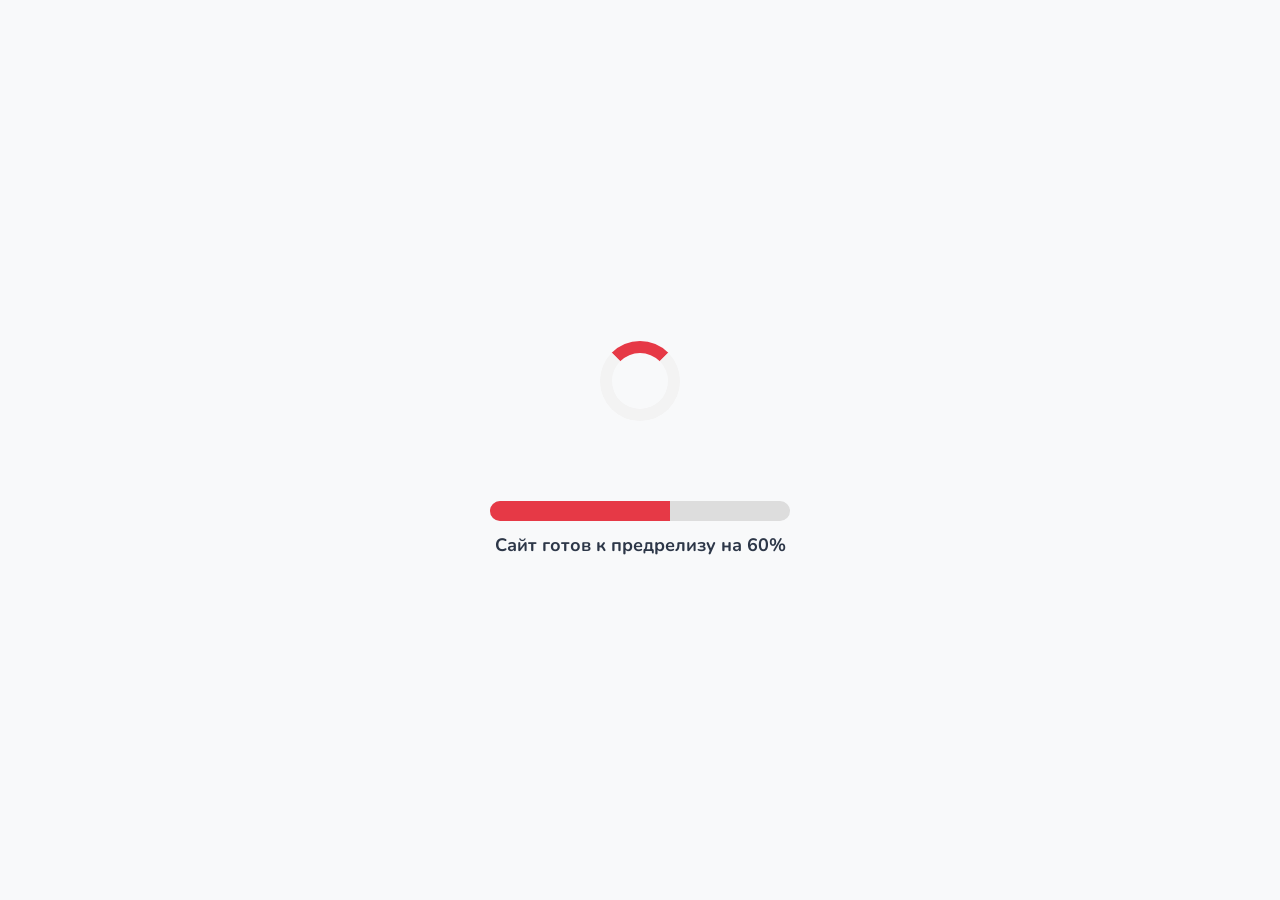
==== index.html @ 84e61c63 "Стадия 1.1" ====
<!DOCTYPE html>
<html lang="ru">

<head>
    <meta charset="UTF-8">
    <meta name="viewport" content="width=device-width, initial-scale=1.0">
    <title>СтройГазСервис | Газификация домов СПб и ЛО</title>
    <link href="https://fonts.googleapis.com/css2?family=Nunito:wght@400;700&display=swap" rel="stylesheet">
    <style>
        :root {
            --primary-color: #1A365D;
            --secondary-color: #2D5F7D;
            --accent-color: #E63946;
            --light-bg: #F8F9FA;
            --text-color: #2D3748;
            --transition: all 0.3s cubic-bezier(0.4, 0, 0.2, 1);
        }

        * {
            margin: 0;
            padding: 0;
            box-sizing: border-box;
            font-family: "Nunito", serif;
        }

        body {
            line-height: 1.6;
            color: var(--text-color);
            background-color: var(--light-bg);
        }

        html,
        body {
            height: 100%;
        }

        .loader-container {
            display: flex;
            flex-direction: column;
            justify-content: center;
            align-items: center;
            height: 100vh;
        }

        .loader {
            border: 12px solid #f3f3f3;
            border-top: 12px solid var(--accent-color);
            border-radius: 50%;
            width: 80px;
            height: 80px;
            animation: spin 1.5s linear infinite;
        }

        .progress-bar {
            width: 300px;
            height: 20px;
            background-color: #ddd;
            border-radius: 10px;
            margin-top: 80px;
            overflow: hidden;
            position: relative;
        }

        .progress {
            width: 60%;
            height: 100%;
            background-color: var(--accent-color);
        }

        .progress-text {
            margin-top: 10px;
            font-size: 18px;
            font-weight: bold;
            color: var(--text-color);
        }

        @keyframes spin {
            0% {
                transform: rotate(0deg);
            }

            100% {
                transform: rotate(360deg);
            }
        }
    </style>
</head>

<body>
    <div class="loader-container">
        <div class="loader"></div>
        <div class="progress-bar">
            <div class="progress"></div>
        </div>
        <div class="progress-text">Сайт готов к предрелизу на 60%</div>
    </div>
</body>

</html>
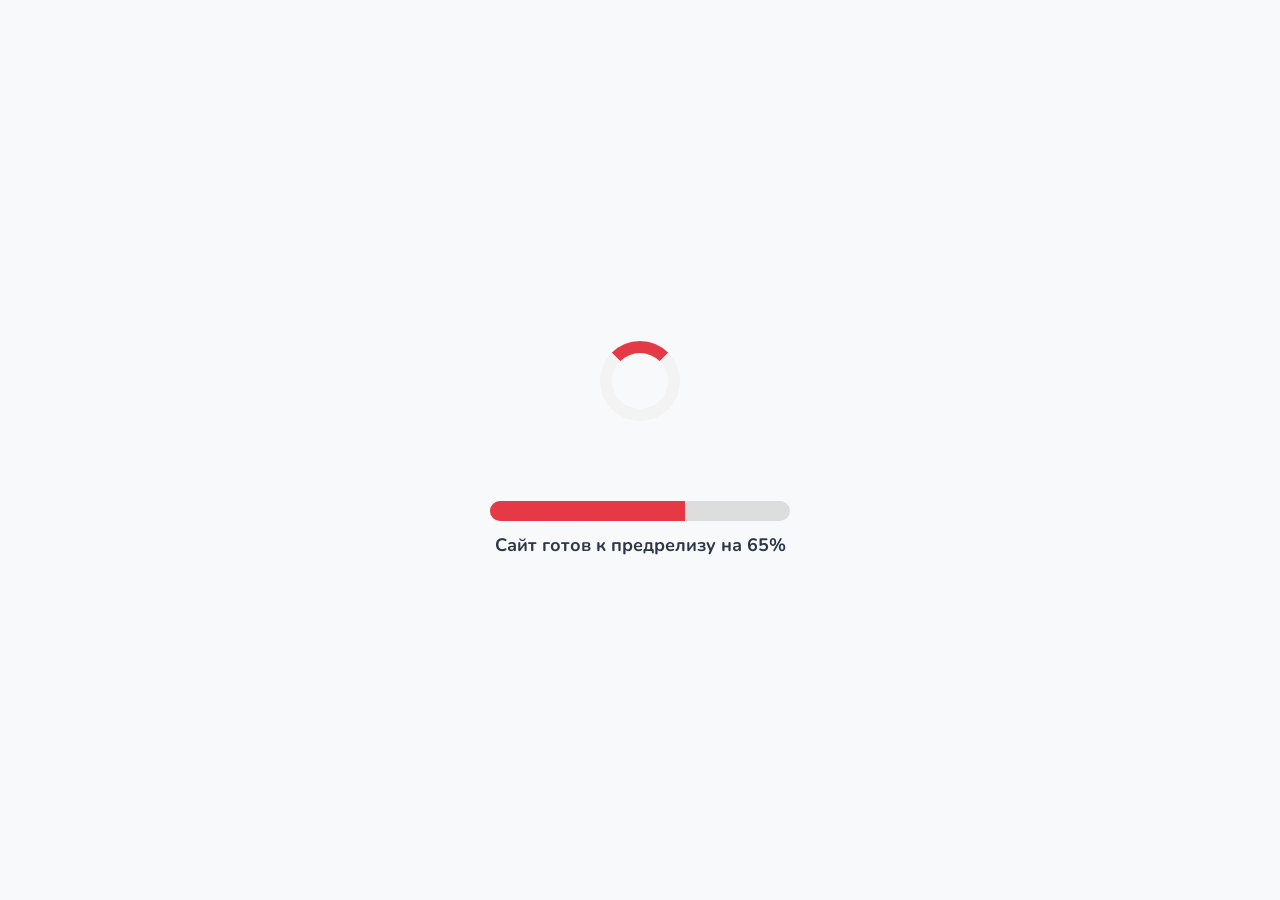
==== commit 7b72ac67: "Стадия 1.2" ====
--- a/index.html
+++ b/index.html
@@ -62,7 +62,7 @@
         }
 
         .progress {
-            width: 60%;
+            width: 65%;
             height: 100%;
             background-color: var(--accent-color);
         }
@@ -92,7 +92,7 @@
         <div class="progress-bar">
             <div class="progress"></div>
         </div>
-        <div class="progress-text">Сайт готов к предрелизу на 60%</div>
+        <div class="progress-text">Сайт готов к предрелизу на 65%</div>
     </div>
 </body>
 
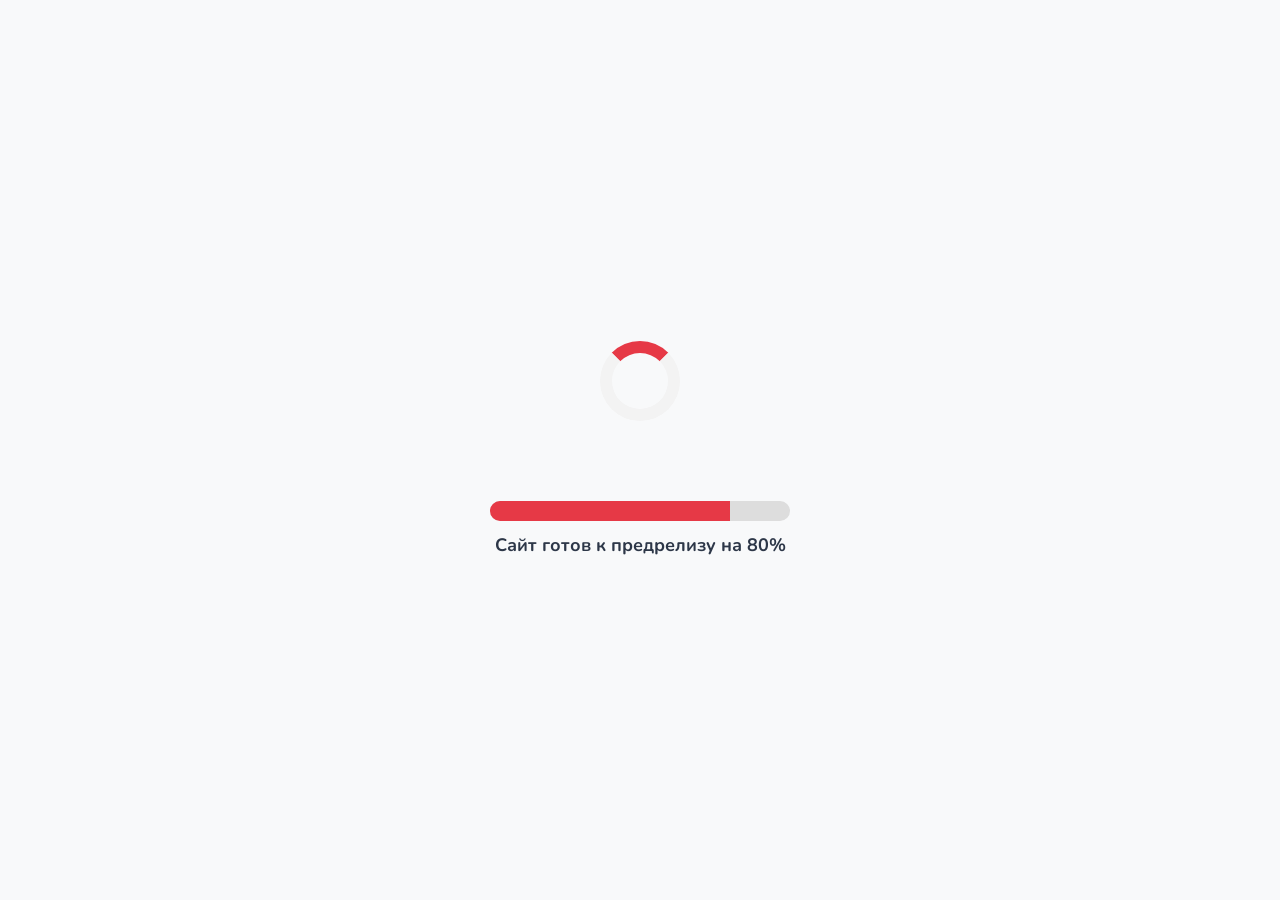
==== commit 02cb0b0a: "Стадия 1.3" ====
--- a/index.html
+++ b/index.html
@@ -62,7 +62,7 @@
         }
 
         .progress {
-            width: 65%;
+            width: 80%;
             height: 100%;
             background-color: var(--accent-color);
         }
@@ -92,7 +92,7 @@
         <div class="progress-bar">
             <div class="progress"></div>
         </div>
-        <div class="progress-text">Сайт готов к предрелизу на 65%</div>
+        <div class="progress-text">Сайт готов к предрелизу на 80%</div>
     </div>
 </body>
 
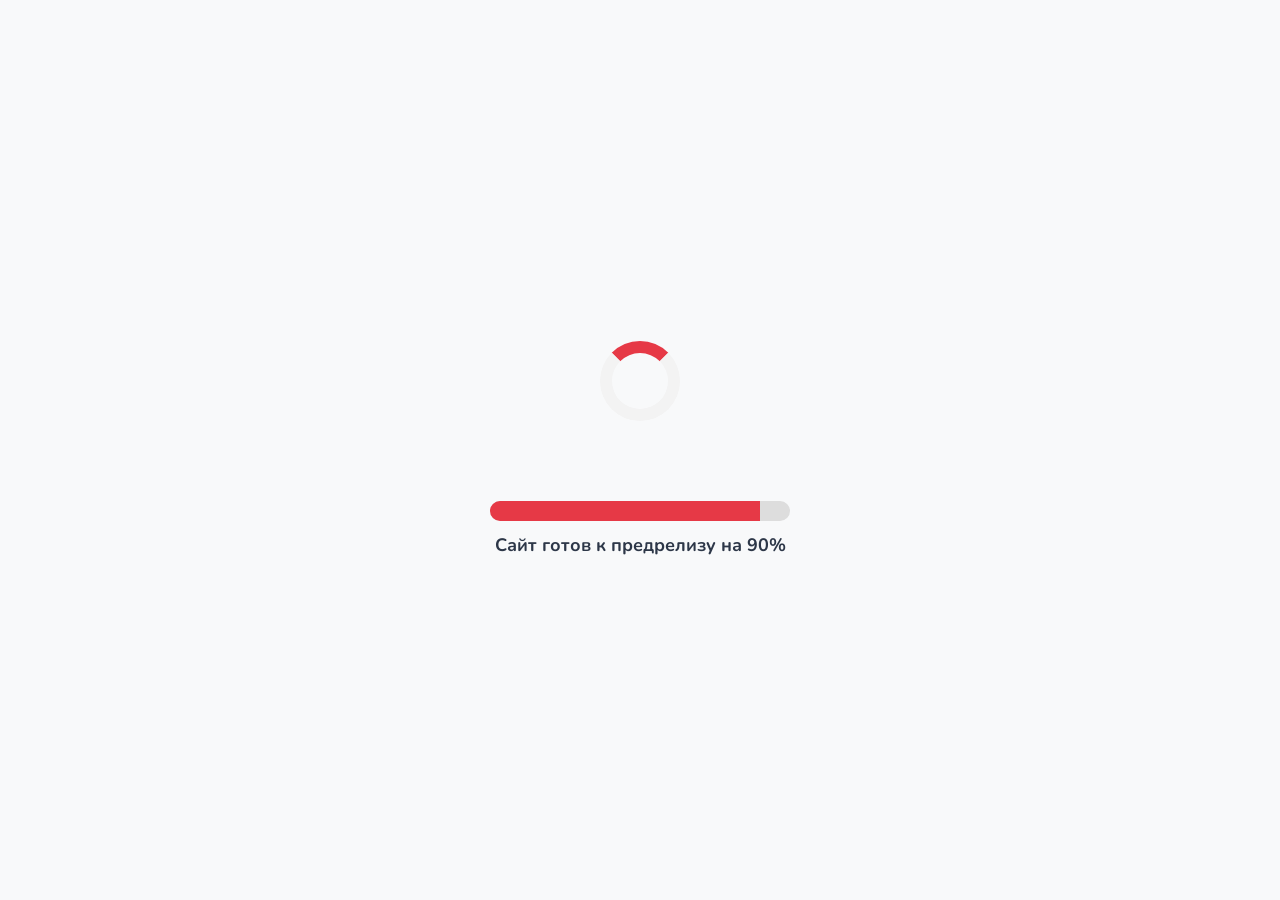
==== commit 577d26ff: "Стадия 1.4" ====
--- a/index.html
+++ b/index.html
@@ -62,7 +62,7 @@
         }
 
         .progress {
-            width: 80%;
+            width: 90%;
             height: 100%;
             background-color: var(--accent-color);
         }
@@ -92,7 +92,7 @@
         <div class="progress-bar">
             <div class="progress"></div>
         </div>
-        <div class="progress-text">Сайт готов к предрелизу на 80%</div>
+        <div class="progress-text">Сайт готов к предрелизу на 90%</div>
     </div>
 </body>
 
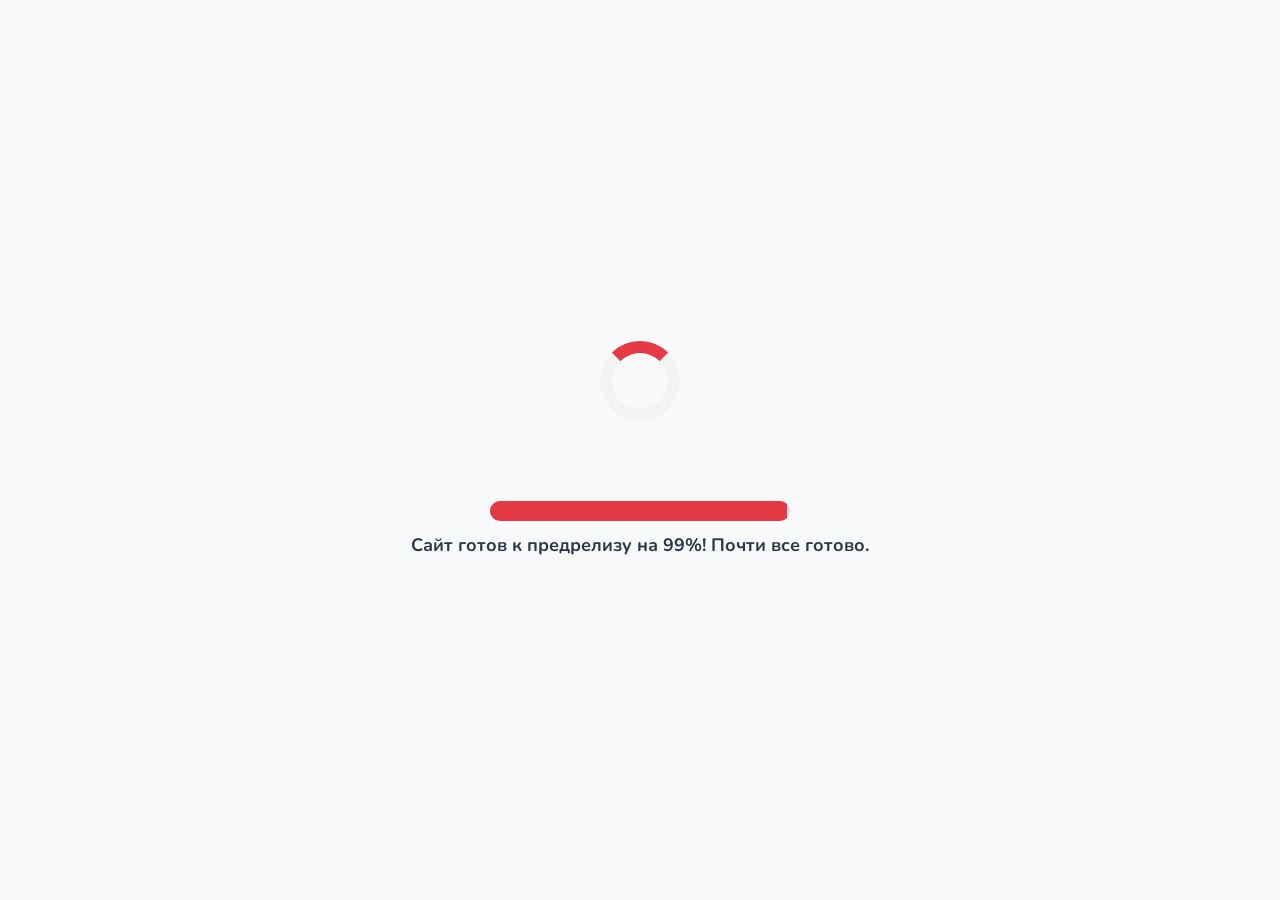
==== commit 34b01ed2: "Стадия 1.5" ====
--- a/index.html
+++ b/index.html
@@ -62,7 +62,7 @@
         }
 
         .progress {
-            width: 90%;
+            width: 99%;
             height: 100%;
             background-color: var(--accent-color);
         }
@@ -92,7 +92,7 @@
         <div class="progress-bar">
             <div class="progress"></div>
         </div>
-        <div class="progress-text">Сайт готов к предрелизу на 90%</div>
+        <div class="progress-text">Сайт готов к предрелизу на 99%! Почти все готово.</div>
     </div>
 </body>
 
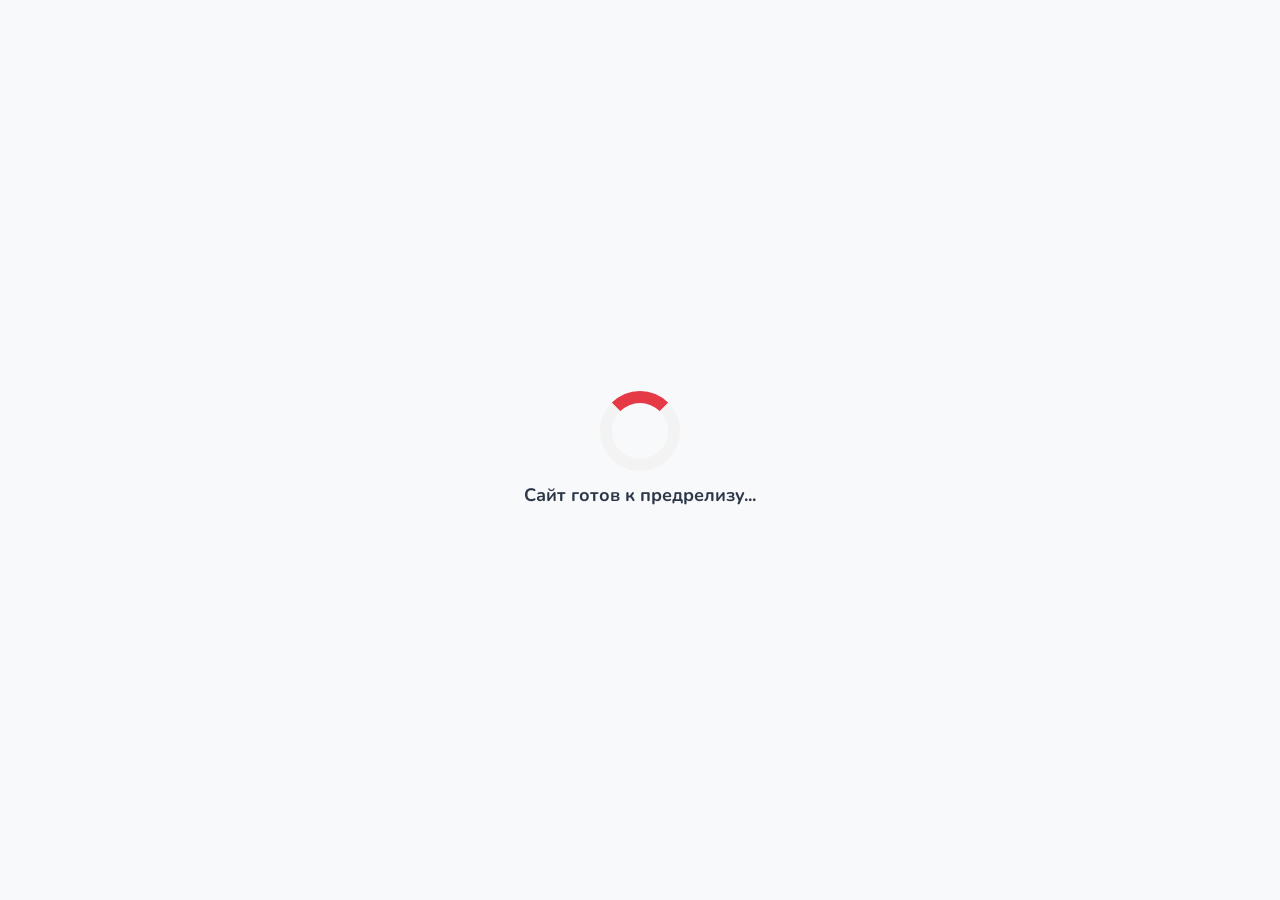
==== commit 5e4c2018: "Стадия 1.5.1" ====
--- a/index.html
+++ b/index.html
@@ -51,22 +51,6 @@
             animation: spin 1.5s linear infinite;
         }
 
-        .progress-bar {
-            width: 300px;
-            height: 20px;
-            background-color: #ddd;
-            border-radius: 10px;
-            margin-top: 80px;
-            overflow: hidden;
-            position: relative;
-        }
-
-        .progress {
-            width: 99%;
-            height: 100%;
-            background-color: var(--accent-color);
-        }
-
         .progress-text {
             margin-top: 10px;
             font-size: 18px;
@@ -89,10 +73,7 @@
 <body>
     <div class="loader-container">
         <div class="loader"></div>
-        <div class="progress-bar">
-            <div class="progress"></div>
-        </div>
-        <div class="progress-text">Сайт готов к предрелизу на 99%! Почти все готово.</div>
+        <div class="progress-text">Сайт готов к предрелизу...</div>
     </div>
 </body>
 
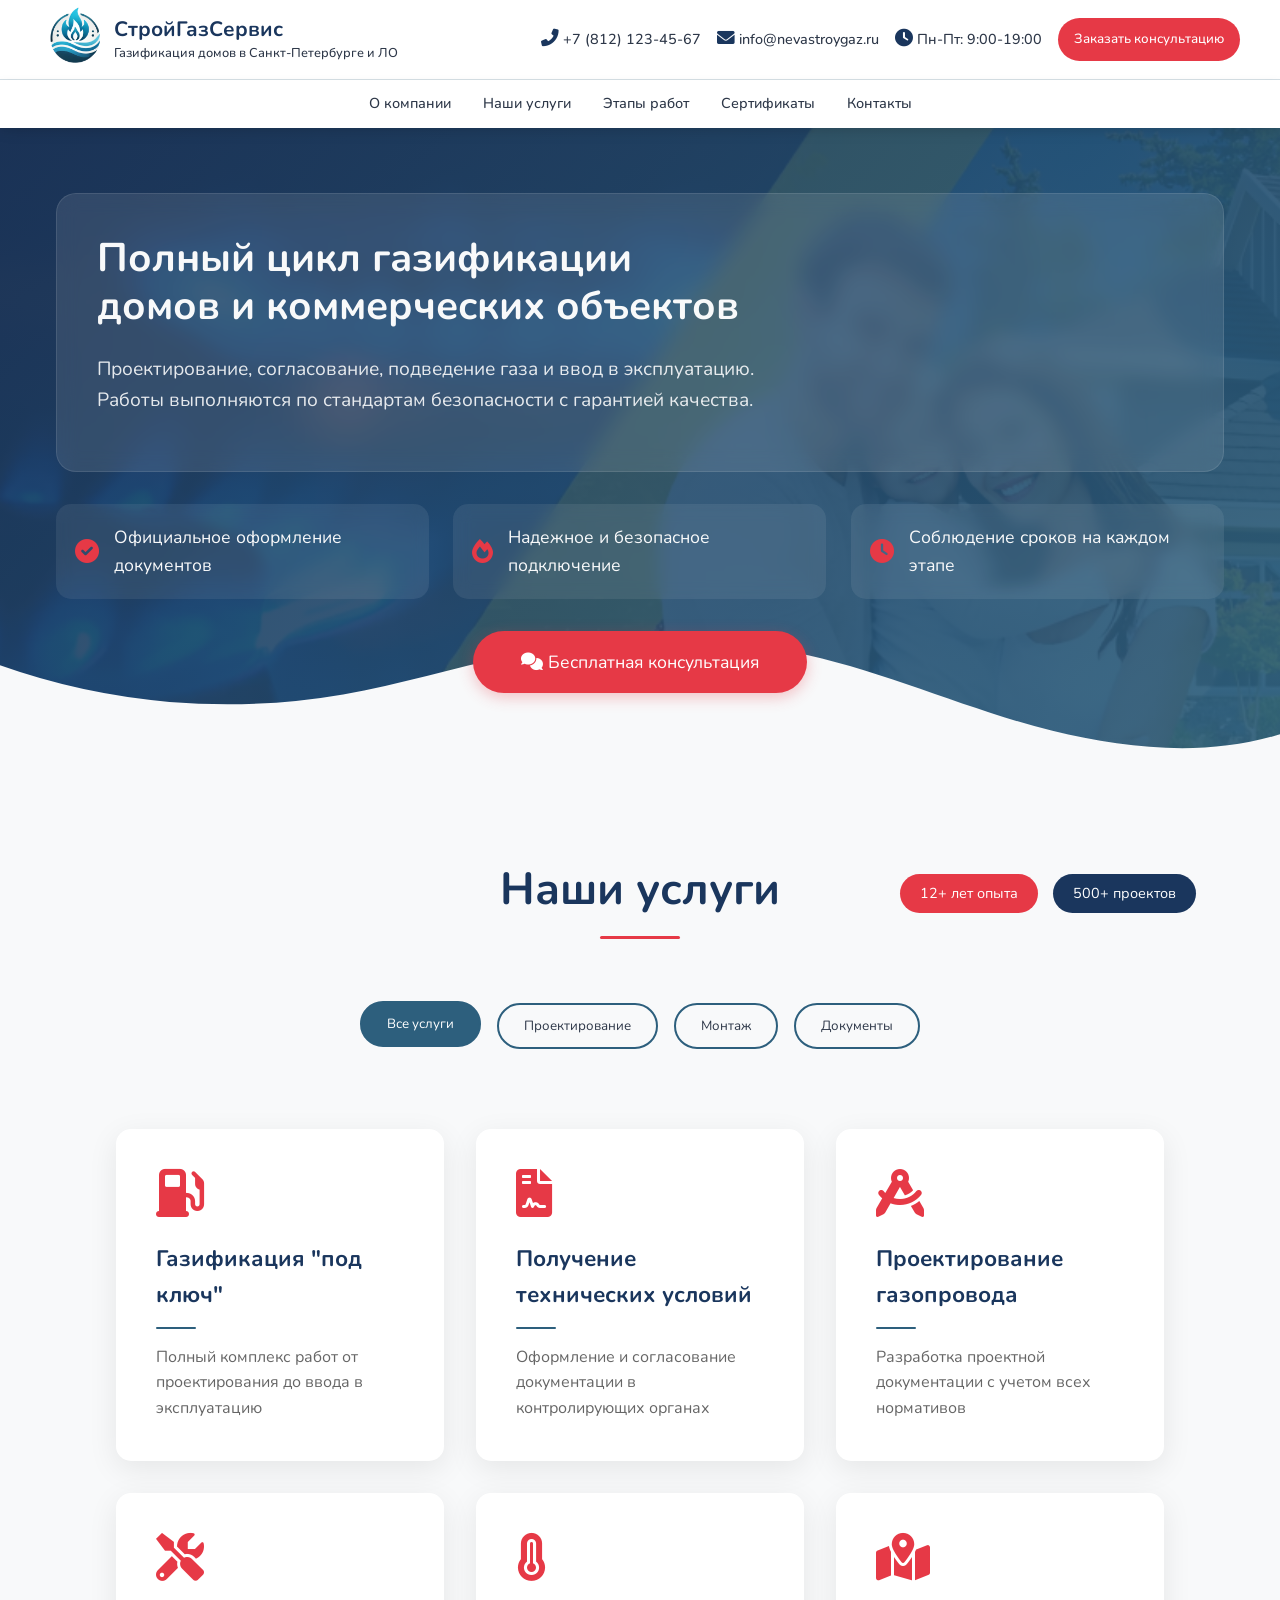
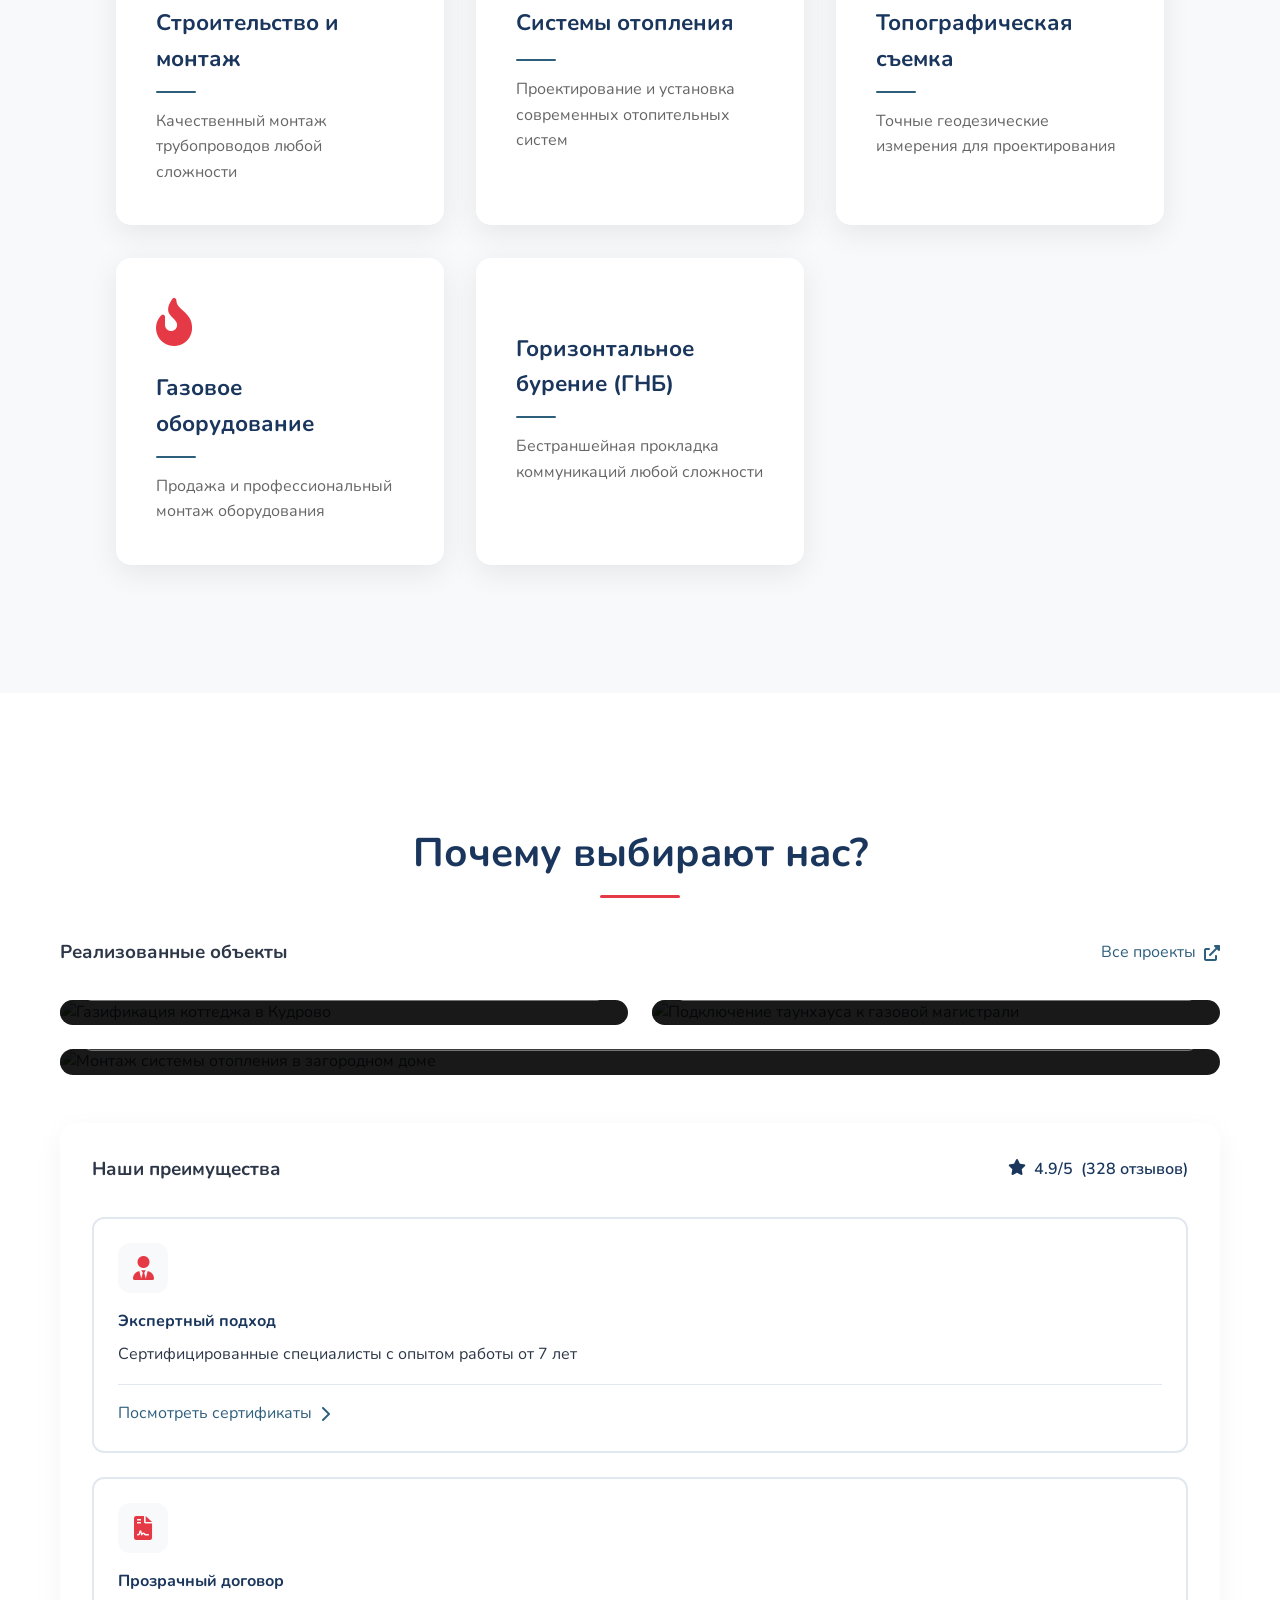
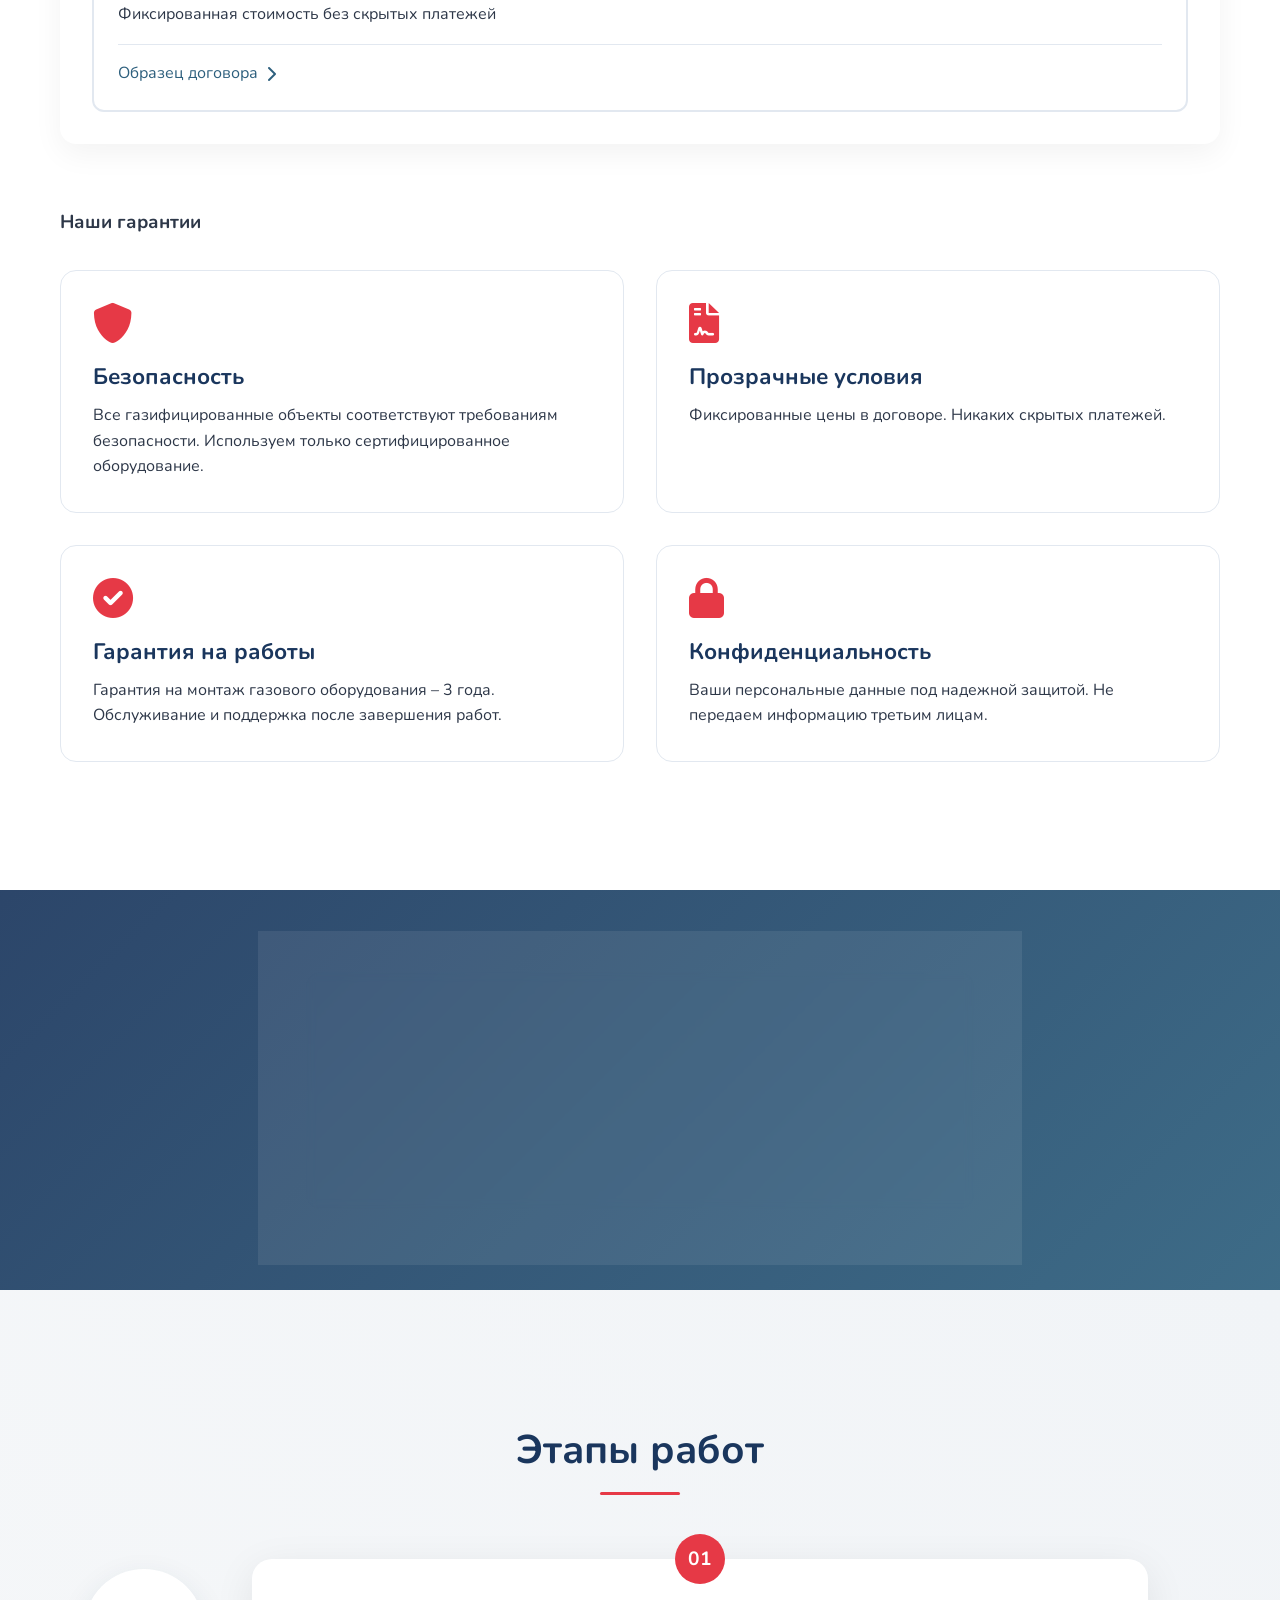
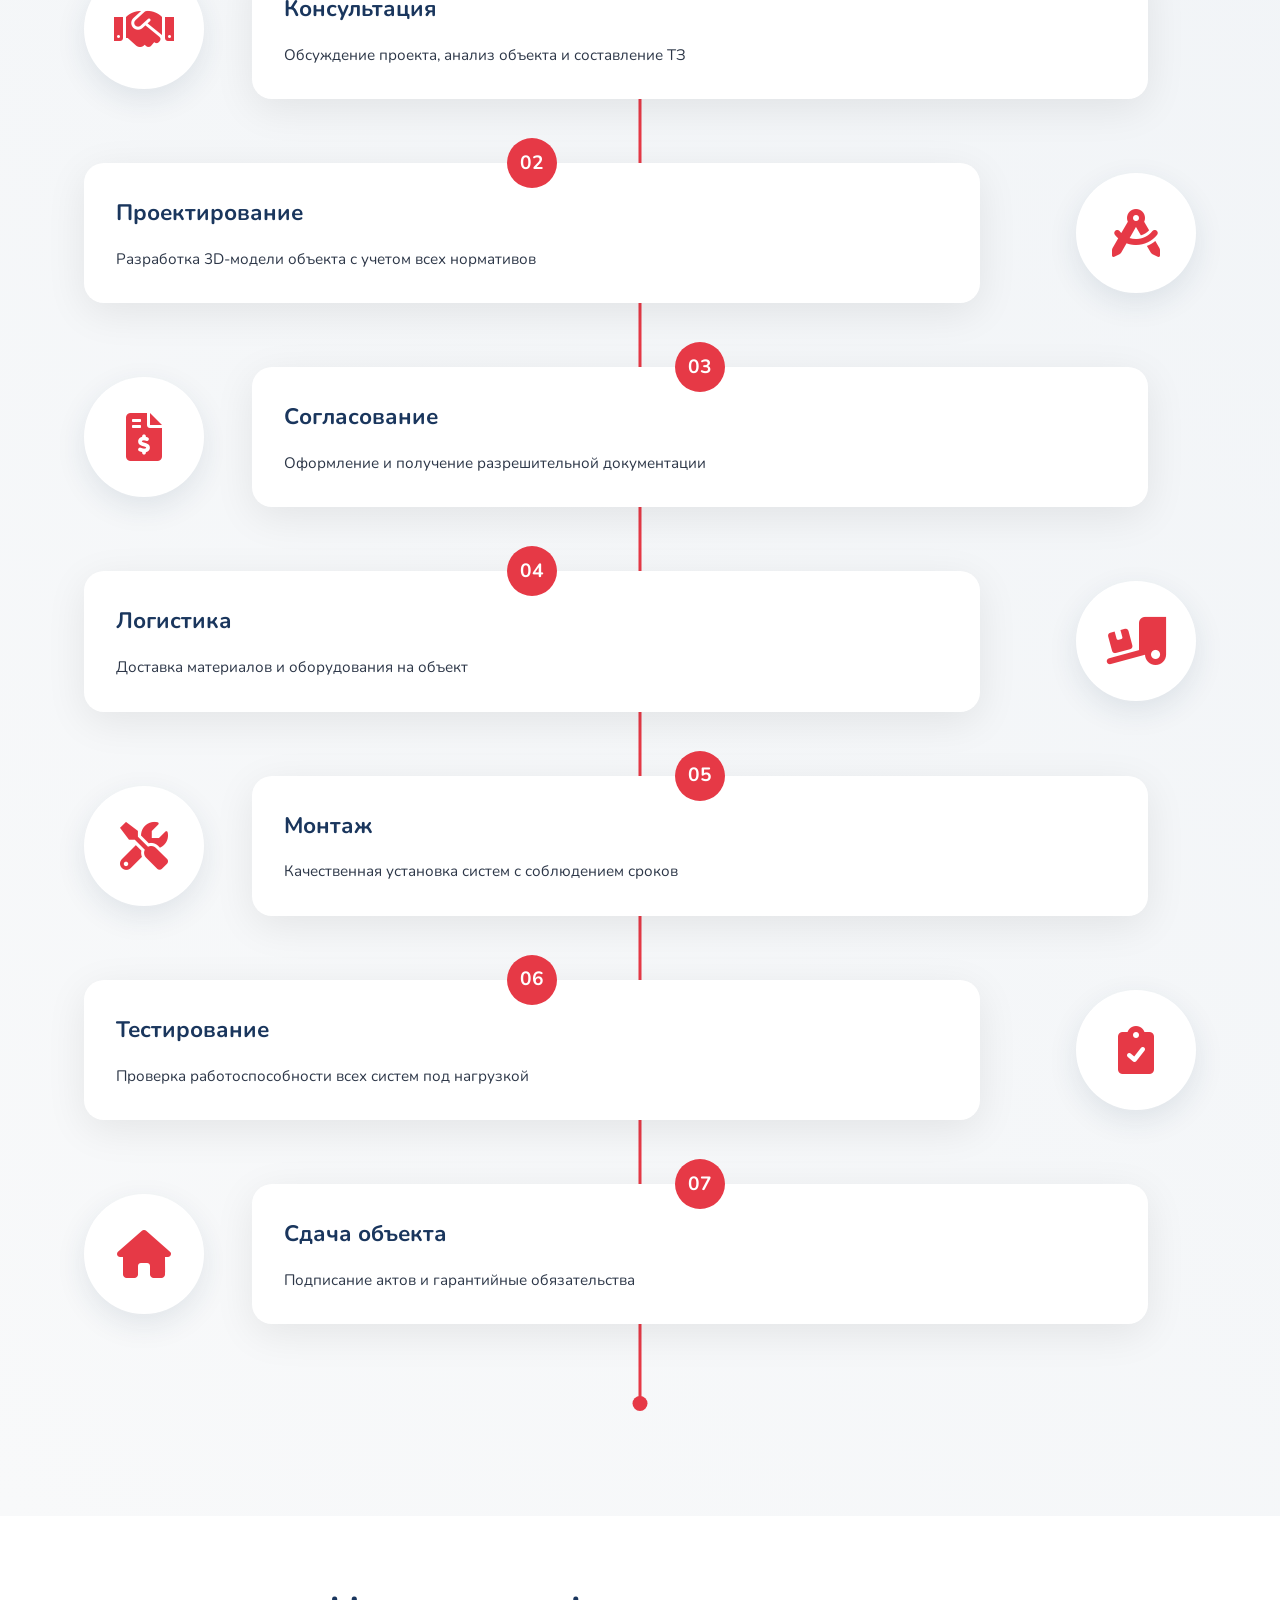
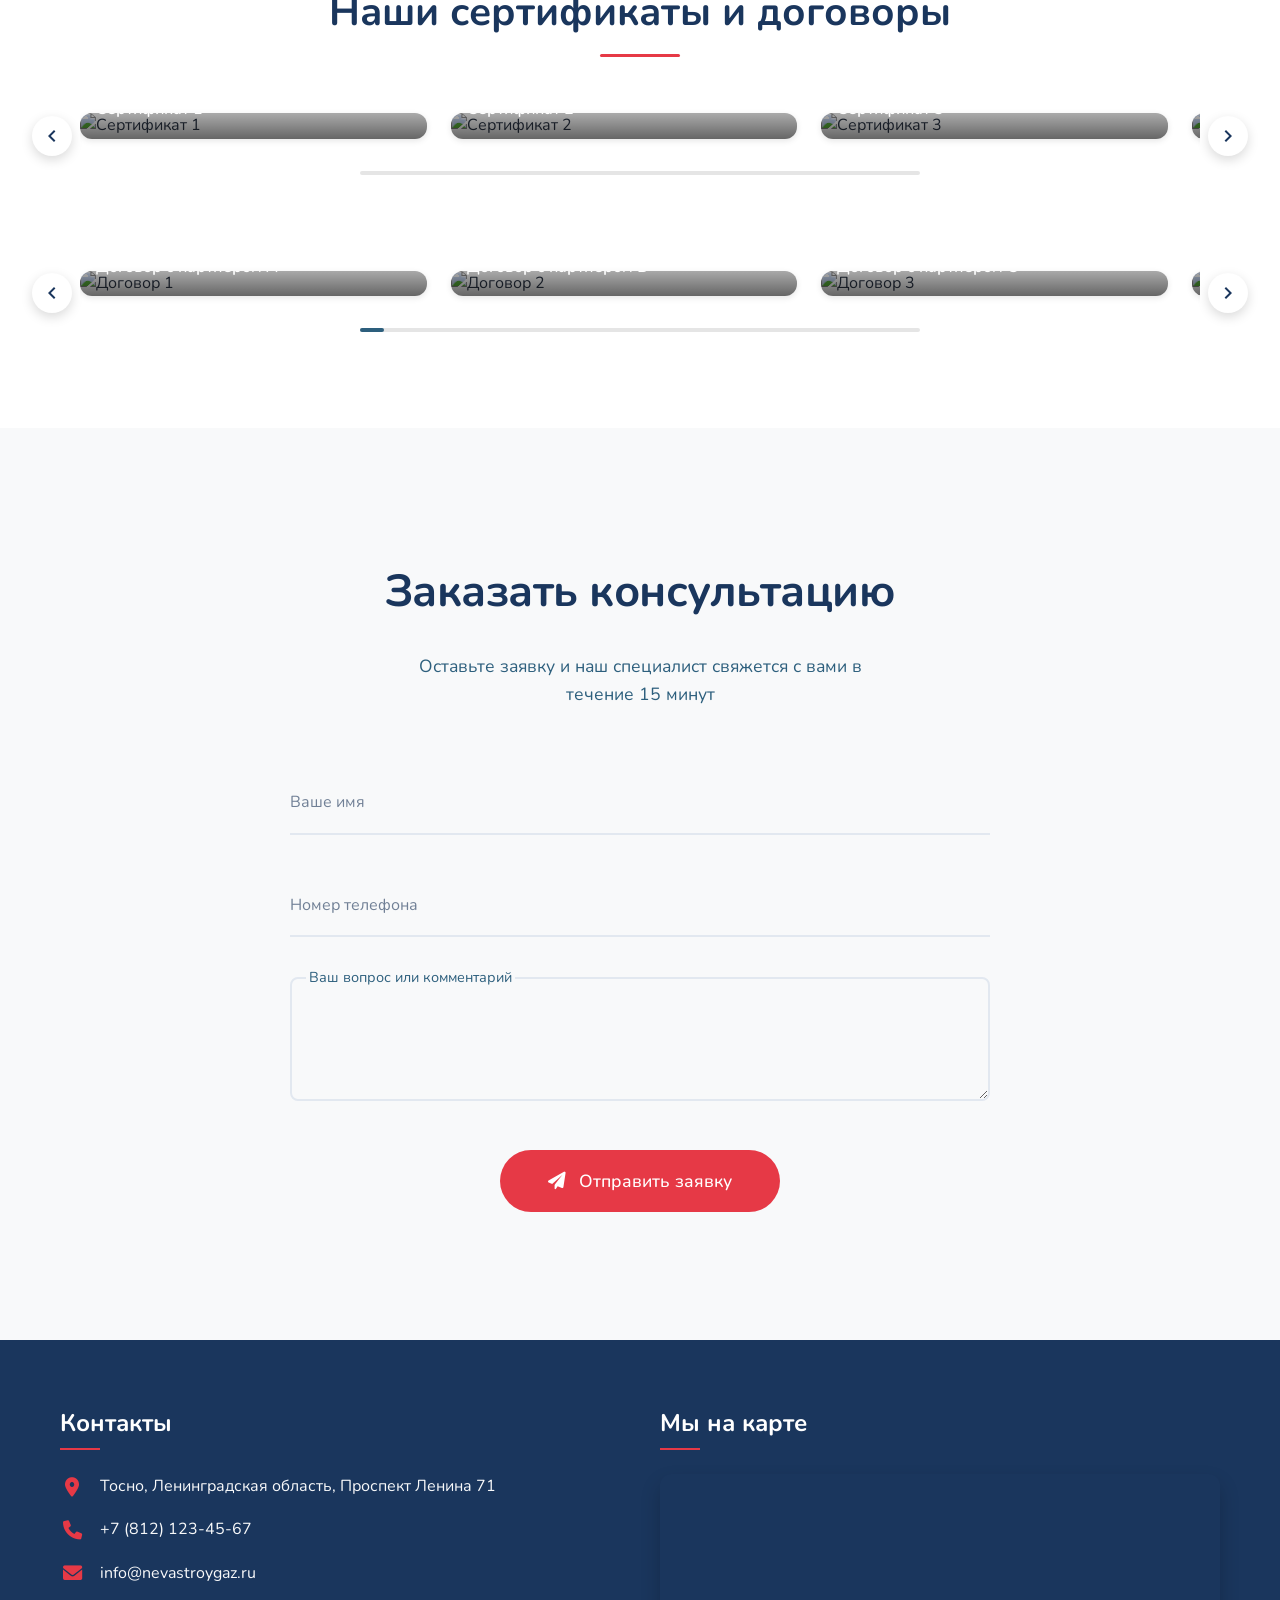
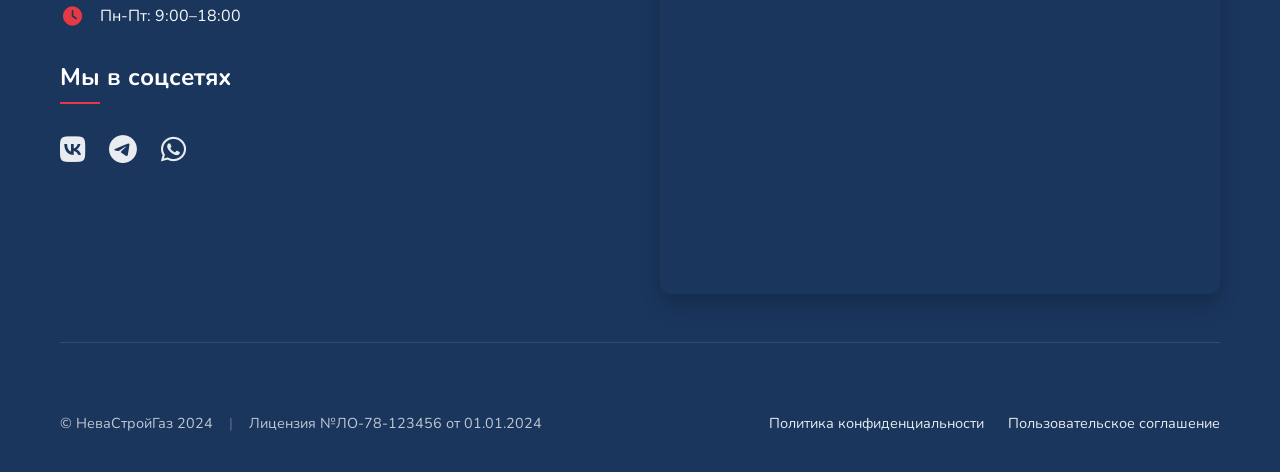
==== commit ef5cc5b3: "Стадия Предрелиз" ====
--- a/index.html
+++ b/index.html
@@ -4,77 +4,742 @@
 <head>
     <meta charset="UTF-8">
     <meta name="viewport" content="width=device-width, initial-scale=1.0">
+    <meta name="description"
+        content="Профессиональная газификация частных домов и предприятий в Санкт-Петербурге и Ленинградской области. Полный цикл работ от проекта до ввода в эксплуатацию.">
     <title>СтройГазСервис | Газификация домов СПб и ЛО</title>
-    <link href="https://fonts.googleapis.com/css2?family=Nunito:wght@400;700&display=swap" rel="stylesheet">
-    <style>
-        :root {
-            --primary-color: #1A365D;
-            --secondary-color: #2D5F7D;
-            --accent-color: #E63946;
-            --light-bg: #F8F9FA;
-            --text-color: #2D3748;
-            --transition: all 0.3s cubic-bezier(0.4, 0, 0.2, 1);
-        }
-
-        * {
-            margin: 0;
-            padding: 0;
-            box-sizing: border-box;
-            font-family: "Nunito", serif;
-        }
-
-        body {
-            line-height: 1.6;
-            color: var(--text-color);
-            background-color: var(--light-bg);
-        }
-
-        html,
-        body {
-            height: 100%;
-        }
-
-        .loader-container {
-            display: flex;
-            flex-direction: column;
-            justify-content: center;
-            align-items: center;
-            height: 100vh;
-        }
-
-        .loader {
-            border: 12px solid #f3f3f3;
-            border-top: 12px solid var(--accent-color);
-            border-radius: 50%;
-            width: 80px;
-            height: 80px;
-            animation: spin 1.5s linear infinite;
-        }
-
-        .progress-text {
-            margin-top: 10px;
-            font-size: 18px;
-            font-weight: bold;
-            color: var(--text-color);
-        }
-
-        @keyframes spin {
-            0% {
-                transform: rotate(0deg);
-            }
-
-            100% {
-                transform: rotate(360deg);
-            }
-        }
-    </style>
+    <link href="https://fonts.googleapis.com/css2?family=Nunito:ital,wght@0,200..1000;1,200..1000&display=swap"
+        rel="stylesheet">
+    <link rel="stylesheet" href="https://cdnjs.cloudflare.com/ajax/libs/font-awesome/6.0.0-beta3/css/all.min.css">
+    <link rel="stylesheet" href="css/styles.css">
+    <script type="text/javascript" src="https://cdn.jsdelivr.net/npm/@emailjs/browser@3/dist/email.min.js"></script>
+    <script src="https://unpkg.com/imask"></script>
 </head>
 
 <body>
-    <div class="loader-container">
-        <div class="loader"></div>
-        <div class="progress-text">Сайт готов к предрелизу...</div>
+    <nav>
+        <div class="nav-top">
+            <div class="nav-container">
+                <div class="nav-header">
+                    <a href="index.html">
+                        <img src="img/Logo.png" alt="Логотип">
+                    </a>
+                    <div class="company-info">
+                        <h1>СтройГазСервис</h1>
+                        <p>Газификация домов в Санкт-Петербурге и ЛО</p>
+                    </div>
+                </div>
+
+                <div class="nav-contacts">
+                    <div class="contact-item">
+                        <span><i class="fas fa-phone-alt"></i> <a href="tel:+78121234567">+7 (812) 123-45-67</a></span>
+                    </div>
+                    <div class="contact-item">
+                        <span><i class="fas fa-envelope"></i> <a
+                                href="mailto:info@nevastroygaz.ru">info@nevastroygaz.ru</a></span>
+                    </div>
+                    <div class="contact-item">
+                        <span><i class="fas fa-clock"></i> Пн-Пт: 9:00-19:00</span>
+                    </div>
+                    <button class="order-button">Заказать консультацию</button>
+                </div>
+            </div>
+        </div>
+        <div class="nav-bottom">
+            <div class="nav-container">
+                <ul class="nav-links">
+                    <li><a href="about.html">О компании</a></li>
+                    <li><a href="services.html">Наши услуги</a></li>
+                    <li><a href="#work-steps">Этапы работ</a></li>
+                    <li><a href="#certificates">Сертификаты</a></li>
+                    <li><a href="#contact">Контакты</a></li>
+                </ul>
+            </div>
+        </div>
+    </nav>
+
+    <main>
+        <section class="hero">
+            <div class="hero-content">
+                <div class="hero-content-h">
+                    <h1>Полный цикл газификации <br> домов и коммерческих объектов</h1>
+                    <p>Проектирование, согласование, подведение газа и ввод в эксплуатацию. <br> Работы выполняются по
+                        стандартам безопасности с гарантией качества.</p>
+                </div>
+                <ul class="hero-benefits">
+                    <li data-delay="0.2s"><i class="fas fa-check-circle"></i> Официальное оформление документов</li>
+                    <li data-delay="0.4s"><i class="fas fa-fire"></i> Надежное и безопасное подключение</li>
+                    <li data-delay="0.6s"><i class="fas fa-clock"></i> Соблюдение сроков на каждом этапе</li>
+                </ul>
+                <button class="hero-button"><i class="fas fa-comments"></i> Бесплатная консультация</button>
+            </div>
+            <div class="hero-wave">
+                <svg data-name="Layer 1" xmlns="http://www.w3.org/2000/svg" viewBox="0 0 1200 120"
+                    preserveAspectRatio="none">
+                    <path
+                        d="M985.66,92.83C906.67,72,823.78,31,743.84,14.19c-82.26-17.34-168.06-16.33-250.45.39-57.84,11.73-114,31.07-172,41.86A600.21,600.21,0,0,1,0,27.35V120H1200V95.8C1132.19,118.92,1055.71,111.31,985.66,92.83Z"
+                        class="shape-fill"></path>
+                </svg>
+            </div>
+        </section>
+
+        <section class="services">
+            <div class="services-container">
+                <div class="floating-badges">
+                    <div class="experience-badge">12+ лет опыта</div>
+                    <div class="projects-badge">500+ проектов</div>
+                </div>
+
+                <h2 class="section-title">Наши услуги</h2>
+
+                <div class="services-filter">
+                    <button class="filter-btn active" data-filter="all">Все услуги</button>
+                    <button class="filter-btn" data-filter="design">Проектирование</button>
+                    <button class="filter-btn" data-filter="build">Монтаж</button>
+                    <button class="filter-btn" data-filter="docs">Документы</button>
+                </div>
+
+                <div class="services-grid">
+                    <div class="services-grid">
+                        <a href="services.html#gazifikaciya" class="service-card" data-category="design">
+                            <i class="fas fa-gas-pump fa-3x"></i>
+                            <h3>Газификация "под ключ"</h3>
+                            <p>Полный комплекс работ от проектирования до ввода в эксплуатацию</p>
+                            <span class="card-link-indicator"><i class="fa fa-arrow-right"></i></span>
+                        </a>
+                        <a href="services.html#texnicheskie-usloviya" class="service-card" data-category="docs">
+                            <i class="fas fa-file-contract fa-3x"></i>
+                            <h3>Получение технических условий</h3>
+                            <p>Оформление и согласование документации в контролирующих органах</p>
+                            <span class="card-link-indicator"><i class="fa fa-arrow-right"></i></span>
+                        </a>
+                        <a href="services.html#proektirovanie-gaz" class="service-card" data-category="design">
+                            <i class="fas fa-drafting-compass fa-3x"></i>
+                            <h3>Проектирование газопровода</h3>
+                            <p>Разработка проектной документации с учетом всех нормативов</p>
+                            <span class="card-link-indicator"><i class="fa fa-arrow-right"></i></span>
+                        </a>
+                        <a href="services.html#stroitelstvo-montazh" class="service-card" data-category="build">
+                            <i class="fas fa-tools fa-3x"></i>
+                            <h3>Строительство и монтаж</h3>
+                            <p>Качественный монтаж трубопроводов любой сложности</p>
+                            <span class="card-link-indicator"><i class="fa fa-arrow-right"></i></span>
+                        </a>
+                        <a href="services.html#proektirovanie-otoplenie" class="service-card" data-category="design">
+                            <i class="fas fa-thermometer-full fa-3x"></i>
+                            <h3>Системы отопления</h3>
+                            <p>Проектирование и установка современных отопительных систем</p>
+                            <span class="card-link-indicator"><i class="fa fa-arrow-right"></i></span>
+                        </a>
+                        <a href="services.html#topografiya" class="service-card" data-category="design">
+                            <i class="fas fa-map-marked-alt fa-3x"></i>
+                            <h3>Топографическая съемка</h3>
+                            <p>Точные геодезические измерения для проектирования</p>
+                            <span class="card-link-indicator"><i class="fa fa-arrow-right"></i></span>
+                        </a>
+                        <a href="services.html#gaz-oborudovanie" class="service-card" data-category="build">
+                            <i class="fas fa-fire-alt fa-3x"></i>
+                            <h3>Газовое оборудование</h3>
+                            <p>Продажа и профессиональный монтаж оборудования</p>
+                            <span class="card-link-indicator"><i class="fa fa-arrow-right"></i></span>
+                        </a>
+                        <a href="services.html#gnb" class="service-card" data-category="build">
+                            <i class="fas fa-digging fa-3x"></i>
+                            <h3>Горизонтальное бурение (ГНБ)</h3>
+                            <p>Бестраншейная прокладка коммуникаций любой сложности</p>
+                            <span class="card-link-indicator"> <i class="fa fa-arrow-right"></i></span>
+                        </a>
+                    </div>
+                </div>
+            </div>
+        </section>
+
+        <section class="why-us">
+            <div class="container">
+                <!-- Заголовок секции -->
+                <h2 class="section-title">Почему выбирают нас?</h2>
+
+                <div class="combo-grid">
+                    <!-- Проекты -->
+                    <article class="projects-section">
+                        <header class="section-header">
+                            <h3>Реализованные объекты</h3>
+                            <a href="about.html#projects" class="portfolio-link">
+                                Все проекты
+                                <i class="fas fa-external-link-alt" aria-hidden="true"></i>
+                            </a>
+                        </header>
+
+                        <div class="projects-grid">
+                            <!-- Проект 1 -->
+                            <figure class="project-card">
+                                <img src="https://avatars.mds.yandex.net/get-altay/5548986/2a00000183032642d3bde3bde652e48b6bf2/XXL_height"
+                                    alt="Газификация коттеджа в Кудрово" loading="lazy" class="project-image">
+                                <figcaption class="project-details">
+                                    <h4>Коттедж в Кудрово</h4>
+                                    <dl class="project-stats">
+                                        <div class="stat-item">
+                                            <dt><i class="fas fa-ruler-combined"></i> Площадь:</dt>
+                                            <dd>240 м²</dd>
+                                        </div>
+                                        <div class="stat-item">
+                                            <dt><i class="fas fa-clock"></i> Сроки:</dt>
+                                            <dd>27 дней</dd>
+                                        </div>
+                                    </dl>
+                                    <button class="project-button" data-project="1">
+                                        <i class="fas fa-expand"></i>
+                                        Смотреть кейс
+                                    </button>
+                                </figcaption>
+                            </figure>
+
+                            <!-- Проект 2 -->
+                            <figure class="project-card">
+                                <img src="https://stone77.ru/pics/product/big/dcfd6c302c02f4407fdca295e97acb36.jpg"
+                                    alt="Подключение таунхауса к газовой магистрали" loading="lazy"
+                                    class="project-image">
+                                <figcaption class="project-details">
+                                    <h4>Таунхаус в Пушкине</h4>
+                                    <dl class="project-stats">
+                                        <div class="stat-item">
+                                            <dt><i class="fas fa-ruler-combined"></i> Площадь:</dt>
+                                            <dd>180 м²</dd>
+                                        </div>
+                                        <div class="stat-item">
+                                            <dt><i class="fas fa-clock"></i> Сроки:</dt>
+                                            <dd>22 дня</dd>
+                                        </div>
+                                    </dl>
+                                    <button class="project-button" data-project="2">
+                                        <i class="fas fa-expand"></i>
+                                        Смотреть кейс
+                                    </button>
+                                </figcaption>
+                            </figure>
+
+                            <figure class="project-card">
+                                <img src="https://get.wallhere.com/photo/urban-house-evening-resort-cottage-vacation-estate-home-villa-mansion-suburb-facade-residential-area-property-real-estate-log-cabin-landscape-lighting-14921.jpg"
+                                    alt="Монтаж системы отопления в загородном доме" loading="lazy"
+                                    class="project-image">
+                                <figcaption class="project-details">
+                                    <h4>Загородный дом в Ленинградской области</h4>
+                                    <dl class="project-stats">
+                                        <div class="stat-item">
+                                            <dt><i class="fas fa-ruler-combined"></i> Площадь:</dt>
+                                            <dd>300 м²</dd>
+                                        </div>
+                                        <div class="stat-item">
+                                            <dt><i class="fas fa-clock"></i> Сроки:</dt>
+                                            <dd>35 дней</dd>
+                                        </div>
+                                    </dl>
+                                    <button class="project-button" data-project="3">
+                                        <i class="fas fa-expand"></i>
+                                        Смотреть кейс
+                                    </button>
+                                </figcaption>
+                            </figure>
+                        </div>
+                    </article>
+
+                    <!-- Преимущества -->
+                    <aside class="benefits-section">
+                        <header class="section-header">
+                            <h3>Наши преимущества</h3>
+                            <div class="rating-badge">
+                                <i class="fas fa-star"></i> 4.9/5
+                                <span class="reviews">(328 отзывов)</span>
+                            </div>
+                        </header>
+
+                        <div class="benefits-grid">
+                            <!-- Преимущество 1 -->
+                            <article class="benefit-card">
+                                <div class="benefit-icon">
+                                    <i class="fas fa-user-tie"></i>
+                                </div>
+                                <h4>Экспертный подход</h4>
+                                <p>Сертифицированные специалисты с опытом работы от 7 лет</p>
+                                <div class="benefit-footer">
+                                    <a href="#certificates" class="benefit-link">
+                                        Посмотреть сертификаты
+                                        <i class="fas fa-chevron-right"></i>
+                                    </a>
+                                </div>
+                            </article>
+
+                            <!-- Преимущество 2 -->
+                            <article class="benefit-card">
+                                <div class="benefit-icon">
+                                    <i class="fas fa-file-contract"></i>
+                                </div>
+                                <h4>Прозрачный договор</h4>
+                                <p>Фиксированная стоимость без скрытых платежей</p>
+                                <div class="benefit-footer">
+                                    <a href="#contracts" class="benefit-link">
+                                        Образец договора
+                                        <i class="fas fa-chevron-right"></i>
+                                    </a>
+                                </div>
+                            </article>
+                        </div>
+                    </aside>
+                </div>
+
+                <!-- Гарантии -->
+                <div class="guarantees-section">
+                    <h3 class="guarantees-title">Наши гарантии</h3>
+                    <div class="guarantees-grid">
+                        <article class="guarantee-card">
+                            <i class="fas fa-shield-alt"></i>
+                            <h4>Безопасность</h4>
+                            <p>Все газифицированные объекты соответствуют требованиям безопасности. Используем только сертифицированное оборудование.</p>
+                        </article>
+                
+                        <article class="guarantee-card">
+                            <i class="fas fa-file-contract"></i>
+                            <h4>Прозрачные условия</h4>
+                            <p>Фиксированные цены в договоре. Никаких скрытых платежей.</p>
+                        </article>
+                
+                        <article class="guarantee-card">
+                            <i class="fas fa-check-circle"></i>
+                            <h4>Гарантия на работы</h4>
+                            <p>Гарантия на монтаж газового оборудования – 3 года. Обслуживание и поддержка после завершения работ.</p>
+                        </article>
+                
+                        <article class="guarantee-card">
+                            <i class="fas fa-lock"></i>
+                            <h4>Конфиденциальность</h4>
+                            <p>Ваши персональные данные под надежной защитой. Не передаем информацию третьим лицам.</p>
+                        </article>
+                    </div>
+                </div>                               
+            </div>
+        </section>
+
+        <section class="section-divider">
+            <div class="divider-inner">
+                <!-- CTA блок -->
+                <div class="cta-block">
+                    <div class="cta-card">
+                        <div class="cta-content">
+                            <h4><i class="fas fa-calculator" aria-hidden="true"></i> Рассчитайте стоимость газификации
+                                онлайн</h4>
+                            <button class="cta-button" data-modal="calculator">
+                                <span>Открыть калькулятор</span>
+                                <i class="fas fa-arrow-right" aria-hidden="true"></i>
+                            </button>
+                        </div>
+                    </div>
+                </div>
+            </div>
+        </section>
+        <!-- Модальное окно калькулятора -->
+        <div id="gasCalculatorModal" class="gas-modal">
+            <div class="gas-modal-content">
+                <span class="gas-modal-close"><i class="fa fa-times"></i></span>
+                <h2 class="section-title">Калькулятор стоимости газификации</h2>
+                <div class="gas-calculator-body">
+                    <div class="gas-input-group">
+                        <label for="gasArea">Площадь дома (м²):</label>
+                        <input type="number" id="gasArea" min="50" value="100" class="gas-input">
+                    </div>
+
+                    <div class="gas-services-list">
+                        <div class="gas-service-item">
+                            <label>
+                                <input type="checkbox" id="gasFullCycle" class="gas-checkbox">
+                                <span class="gas-service-name">Газификация "под ключ"</span>
+                                <span class="gas-service-price">+200 000 ₽</span>
+                            </label>
+                        </div>
+                        <div class="gas-service-item">
+                            <label>
+                                <input type="checkbox" id="gasProjecting" class="gas-checkbox">
+                                <span class="gas-service-name">Проектирование газопровода</span>
+                                <span class="gas-service-price">+50 ₽/м²</span>
+                            </label>
+                        </div>
+                        <div class="gas-service-item">
+                            <label>
+                                <input type="checkbox" id="gasDocumentation" class="gas-checkbox">
+                                <span class="gas-service-name">Получение технических условий</span>
+                                <span class="gas-service-price">+15 000 ₽</span>
+                            </label>
+                        </div>
+                        <div class="gas-service-item">
+                            <label>
+                                <input type="checkbox" id="gasMontage" class="gas-checkbox">
+                                <span class="gas-service-name">Строительство и монтаж</span>
+                                <span class="gas-service-price">+800 ₽/м²</span>
+                            </label>
+                        </div>
+                        <div class="gas-service-item">
+                            <label>
+                                <input type="checkbox" id="gasHeating" class="gas-checkbox">
+                                <span class="gas-service-name">Системы отопления</span>
+                                <span class="gas-service-price">+1 200 ₽/м²</span>
+                            </label>
+                        </div>
+                        <div class="gas-service-item">
+                            <label>
+                                <input type="checkbox" id="gasTopography" class="gas-checkbox">
+                                <span class="gas-service-name">Топографическая съемка</span>
+                                <span class="gas-service-price">+20 000 ₽</span>
+                            </label>
+                        </div>
+                        <div class="gas-service-item">
+                            <label>
+                                <input type="checkbox" id="gasEquipment" class="gas-checkbox">
+                                <span class="gas-service-name">Газовое оборудование</span>
+                                <span class="gas-service-price">+50 000 ₽</span>
+                            </label>
+                        </div>
+                        <div class="gas-service-item">
+                            <label>
+                                <input type="checkbox" id="gasDrilling" class="gas-checkbox">
+                                <span class="gas-service-name">Горизонтальное бурение (ГНБ)</span>
+                                <span class="gas-service-price">+1 500 ₽/м²</span>
+                            </label>
+                        </div>
+                    </div>
+                    <div class="gas-total">
+                        <h3>Итого:</h3>
+                        <div class="gas-total-price">0 ₽</div>
+                    </div>
+                    <button class="gas-calculate-button">
+                        <span><i class="fa fa-sync-alt"></i> Пересчитать</span>
+                    </button>
+                </div>
+            </div>
+        </div>
+
+        <section class="work-steps">
+            <div class="container">
+                <h2 class="section-title animate-slide" id="work-steps">Этапы работ</h2>
+
+                <div class="steps-wrapper">
+                    <div class="step-card">
+                        <div class="step-icon">
+                            <i class="fas fa-handshake fa-3x"></i>
+                            <div class="pulse-effect"></div>
+                        </div>
+                        <div class="step-content">
+                            <span class="step-number">01</span>
+                            <h3>Консультация</h3>
+                            <p>Обсуждение проекта, анализ объекта и составление ТЗ</p>
+                        </div>
+                        <div class="step-line"></div>
+                    </div>
+                    <div class="step-card">
+                        <div class="step-icon">
+                            <i class="fas fa-drafting-compass fa-3x"></i>
+                            <div class="pulse-effect"></div>
+                        </div>
+                        <div class="step-content">
+                            <span class="step-number">02</span>
+                            <h3>Проектирование</h3>
+                            <p>Разработка 3D-модели объекта с учетом всех нормативов</p>
+                        </div>
+                        <div class="step-line"></div>
+                    </div>
+                    <div class="step-card">
+                        <div class="step-icon">
+                            <i class="fas fa-file-invoice-dollar fa-3x"></i>
+                            <div class="pulse-effect"></div>
+                        </div>
+                        <div class="step-content">
+                            <span class="step-number">03</span>
+                            <h3>Согласование</h3>
+                            <p>Оформление и получение разрешительной документации</p>
+                        </div>
+                        <div class="step-line"></div>
+                    </div>
+                    <div class="step-card">
+                        <div class="step-icon">
+                            <i class="fas fa-truck-loading fa-3x"></i>
+                            <div class="pulse-effect"></div>
+                        </div>
+                        <div class="step-content">
+                            <span class="step-number">04</span>
+                            <h3>Логистика</h3>
+                            <p>Доставка материалов и оборудования на объект</p>
+                        </div>
+                        <div class="step-line"></div>
+                    </div>
+                    <div class="step-card">
+                        <div class="step-icon">
+                            <i class="fas fa-tools fa-3x"></i>
+                            <div class="pulse-effect"></div>
+                        </div>
+                        <div class="step-content">
+                            <span class="step-number">05</span>
+                            <h3>Монтаж</h3>
+                            <p>Качественная установка систем с соблюдением сроков</p>
+                        </div>
+                        <div class="step-line"></div>
+                    </div>
+                    <div class="step-card">
+                        <div class="step-icon">
+                            <i class="fas fa-clipboard-check fa-3x"></i>
+                            <div class="pulse-effect"></div>
+                        </div>
+                        <div class="step-content">
+                            <span class="step-number">06</span>
+                            <h3>Тестирование</h3>
+                            <p>Проверка работоспособности всех систем под нагрузкой</p>
+                        </div>
+                        <div class="step-line"></div>
+                    </div>
+                    <div class="step-card">
+                        <div class="step-icon">
+                            <i class="fas fa-home fa-3x"></i>
+                            <div class="pulse-effect"></div>
+                        </div>
+                        <div class="step-content">
+                            <span class="step-number">07</span>
+                            <h3>Сдача объекта</h3>
+                            <p>Подписание актов и гарантийные обязательства</p>
+                        </div>
+                        <div class="step-line"></div>
+                    </div>
+                </div>
+            </div>
+        </section>
+
+        <section class="certificates-section">
+            <h2 class="section-title">Наши сертификаты и договоры</h2>
+
+            <div class="certificates-container" id="certificates">
+                <div class="certificates-scroller">
+                    <div class="certificate-item" data-index="0">
+                        <img src="https://a228.ru/upload/iblock/0e6/0e6b7e6aab9437b29f280ca762e81d61.jpg"
+                            alt="Сертификат 1" class="certificate-image">
+                        <div class="certificate-label">Сертификат 1</div>
+                    </div>
+                    <div class="certificate-item" data-index="1">
+                        <img src="https://a228.ru/upload/iblock/0e6/0e6b7e6aab9437b29f280ca762e81d61.jpg"
+                            alt="Сертификат 2" class="certificate-image">
+                        <div class="certificate-label">Сертификат 2</div>
+                    </div>
+                    <div class="certificate-item" data-index="2">
+                        <img src="https://a228.ru/upload/iblock/0e6/0e6b7e6aab9437b29f280ca762e81d61.jpg"
+                            alt="Сертификат 3" class="certificate-image">
+                        <div class="certificate-label">Сертификат 3</div>
+                    </div>
+                    <div class="certificate-item" data-index="3">
+                        <img src="https://a228.ru/upload/iblock/0e6/0e6b7e6aab9437b29f280ca762e81d61.jpg"
+                            alt="Сертификат 4" class="certificate-image">
+                        <div class="certificate-label">Сертификат 4</div>
+                    </div>
+                </div>
+                <div class="custom-scrollbar">
+                    <div class="scroll-progress"></div>
+                </div>
+                <button class="nav-btn prev-btn" aria-label="Previous">
+                    <svg viewBox="0 0 24 24" width="24" height="24">
+                        <path d="M15.41 16.59L10.83 12l4.58-4.59L14 6l-6 6 6 6 1.41-1.41z" />
+                    </svg>
+                </button>
+                <button class="nav-btn next-btn" aria-label="Next">
+                    <svg viewBox="0 0 24 24" width="24" height="24">
+                        <path d="M8.59 16.59L13.17 12 8.59 7.41 10 6l6 6-6 6-1.41-1.41z" />
+                    </svg>
+                </button>
+            </div>
+
+            <div class="contracts-container" id="contracts">
+                <div class="contracts-scroller">
+                    <div class="contract-item" data-index="0">
+                        <img src="https://a228.ru/upload/iblock/0e6/0e6b7e6aab9437b29f280ca762e81d61.jpg"
+                            alt="Договор 1" class="contract-image">
+                        <div class="contract-label">Договор с партнером A</div>
+                    </div>
+                    <div class="contract-item" data-index="1">
+                        <img src="https://a228.ru/upload/iblock/0e6/0e6b7e6aab9437b29f280ca762e81d61.jpg"
+                            alt="Договор 2" class="contract-image">
+                        <div class="contract-label">Договор с партнером B</div>
+                    </div>
+                    <div class="contract-item" data-index="2">
+                        <img src="https://a228.ru/upload/iblock/0e6/0e6b7e6aab9437b29f280ca762e81d61.jpg"
+                            alt="Договор 3" class="contract-image">
+                        <div class="contract-label">Договор с партнером C</div>
+                    </div>
+                    <div class="contract-item" data-index="3">
+                        <img src="https://a228.ru/upload/iblock/0e6/0e6b7e6aab9437b29f280ca762e81d61.jpg"
+                            alt="Договор 4" class="contract-image">
+                        <div class="contract-label">Договор с партнером D</div>
+                    </div>
+                </div>
+                <div class="custom-scrollbar">
+                    <div class="scroll-progress"></div>
+                </div>
+                <button class="nav-btn prev-btn" aria-label="Previous">
+                    <svg viewBox="0 0 24 24" width="24" height="24">
+                        <path d="M15.41 16.59L10.83 12l4.58-4.59L14 6l-6 6 6 6 1.41-1.41z" />
+                    </svg>
+                </button>
+                <button class="nav-btn next-btn" aria-label="Next">
+                    <svg viewBox="0 0 24 24" width="24" height="24">
+                        <path d="M8.59 16.59L13.17 12 8.59 7.41 10 6l6 6-6 6-1.41-1.41z" />
+                    </svg>
+                </button>
+            </div>
+        </section>
+
+        <div class="certificates-modal">
+            <div class="certificates-modal-overlay"></div>
+            <div class="certificates-modal-content">
+                <div class="modal-controls">
+                    <button class="zoom-in"><i class="fa fa-search-plus"></i></button>
+                    <button class="zoom-out"><i class="fa fa-search-minus"></i></button>
+                </div>
+                <div class="modal-image-wrapper">
+                    <img src="" alt="" class="certificates-modal-image">
+                </div>
+                <button class="certificates-modal-close"><i class="fa fa-times"></i></button>
+            </div>
+        </div>
+
+        <section class="consultation-form">
+            <div class="form-container">
+                <div class="form-header">
+                    <h2>Заказать консультацию</h2>
+                    <p class="form-subtitle">Оставьте заявку и наш специалист свяжется с вами в течение 15 минут</p>
+                </div>
+
+                <form class="custom-form">
+                    <div class="input-group">
+                        <input type="text" id="name" name="name" required>
+                        <label for="name">Ваше имя</label>
+                        <div class="underline"></div>
+                    </div>
+
+                    <div class="input-group">
+                        <input type="tel" id="phone" name="phone" required>
+                        <label for="phone">Номер телефона</label>
+                        <div class="underline"></div>
+                    </div>
+
+                    <div class="input-group bordered">
+                        <textarea id="comment" name="comment" rows="4"></textarea>
+                        <label for="comment">Ваш вопрос или комментарий</label>
+                    </div>
+
+                    <button type="submit" class="submit-btn">
+                        <i class="fa fa-paper-plane"></i> Отправить заявку
+                    </button>
+                </form>
+            </div>
+        </section>
+
+        <footer class="site-footer">
+            <div class="footer-container">
+                <div class="footer-grid">
+                    <div class="left-column">
+                        <div class="footer-section contacts-section" id="contact">
+                            <h3 class="footer-title">Контакты</h3>
+                            <div class="contact-list">
+                                <div class="contact-item-footer">
+                                    <i class="fas fa-map-marker-alt contact-icon"></i>
+                                    <span>Тосно, Ленинградская область, Проспект Ленина 71</span>
+                                </div>
+                                <div class="contact-item-footer">
+                                    <i class="fas fa-phone contact-icon"></i>
+                                    <a href="tel:+78121234567">+7 (812) 123-45-67</a>
+                                </div>
+                                <div class="contact-item-footer">
+                                    <i class="fas fa-envelope contact-icon"></i>
+                                    <a href="mailto:info@nevastroygaz.ru">info@nevastroygaz.ru</a>
+                                </div>
+                                <div class="contact-item-footer">
+                                    <i class="fas fa-clock contact-icon"></i>
+                                    <span>Пн-Пт: 9:00–18:00</span>
+                                </div>
+                            </div>
+                        </div>
+                        <div class="footer-section social-section">
+                            <h3 class="footer-title">Мы в соцсетях</h3>
+                            <div class="social-links">
+                                <a href="#" target="_blank" rel="noopener noreferrer" class="social-link">
+                                    <i class="fab fa-vk"></i>
+                                </a>
+                                <a href="https://t.me/gazvdom78" target="_blank" rel="noopener noreferrer" class="social-link">
+                                    <i class="fab fa-telegram-plane"></i>
+                                </a>
+                                <a href="#" target="_blank" rel="noopener noreferrer" class="social-link">
+                                    <i class="fab fa-whatsapp"></i>
+                                </a>
+                            </div>
+                        </div>
+                    </div>
+                    <div class="footer-section map-section">
+                        <h3 class="footer-title">Мы на карте</h3>
+                        <div class="map-wrapper">
+                            <iframe
+                                src="https://yandex.ru/map-widget/v1/?um=constructor%3Aa99399f7d89b3d33ccfdfc6490406b28e366a84e80f0bad3897a7bd72aeb5ac8&amp;source=constructor"
+                                class="map-iframe" loading="lazy" referrerpolicy="no-referrer-when-downgrade">
+                            </iframe>
+                        </div>
+                    </div>
+                </div>
+                <div class="footer-bottom">
+                    <div class="legal-info">
+                        <span>© НеваСтройГаз 2024</span>
+                        <span class="divider">|</span>
+                        <span>Лицензия №ЛО-78-123456 от 01.01.2024</span>
+                    </div>
+                    <nav class="footer-nav">
+                        <a href="legal.html#privacy" class="nav-link-footer">Политика конфиденциальности</a>
+                        <a href="legal.html#policy" class="nav-link-footer">Пользовательское соглашение</a>
+                    </nav>
+                </div>
+            </div>
+        </footer>
+    </main>
+
+    <div class="modal-overlay" id="modal">
+        <div class="modal-content">
+            <button class="modal-close"><i class="fa fa-times"></i></button>
+            <form class="custom-form modal-form">
+                <div class="form-header">
+                    <h2 class="section-title">Заявка на консультацию</h2>
+                </div>
+
+                <div class="input-group">
+                    <input type="text" id="modal-name" name="name" required>
+                    <label for="modal-name">Имя</label>
+                    <div class="underline"></div>
+                </div>
+
+                <div class="input-group">
+                    <input type="tel" id="modal-phone" name="phone" required>
+                    <label for="modal-phone">Телефон</label>
+                    <div class="underline"></div>
+                </div>
+
+                <div class="input-group bordered">
+                    <textarea id="modal-comment" name="comment" rows="4"></textarea>
+                    <label for="modal-comment">Комментарий</label>
+                </div>
+
+                <button class="submit-btn" type="submit"><i class="fa fa-paper-plane"></i> Отправить заявку</button>
+            </form>
+        </div>
     </div>
+
+    <button class="back-to-top" aria-label="Наверх">
+        <i class="fas fa-chevron-up"></i>
+    </button>
+
+    <div class="warning-message">
+        <p>Сайт на данный момент не работает с устройствами такими как смартфоны, планшеты, ноутбуки с экраном до 13
+            дюймов. Просим вас использовать другие устройства для проверки сайта.</p>
+    </div>
+
+    <script src="js/script.js"></script>
+
 </body>
 
-</html>
+</html>
--- a/css/styles.css
+++ b/css/styles.css
@@ -0,0 +1,2441 @@
+:root {
+    --primary-color: #1A365D;
+    --secondary-color: #2D5F7D;
+    --accent-color: #E63946;
+    --light-bg: #F8F9FA;
+    --text-color: #2D3748;
+    --transition: all 0.3s cubic-bezier(0.4, 0, 0.2, 1);
+}
+
+* {
+    margin: 0;
+    padding: 0;
+    box-sizing: border-box;
+    font-family: "Nunito", serif;
+}
+
+body {
+    line-height: 1.6;
+    color: var(--text-color);
+}
+
+/* Навигация */
+nav {
+    position: sticky;
+    top: 0;
+    background: rgb(255, 255, 255);
+    box-shadow: 0 2px 15px rgba(0, 0, 0, 0.1);
+    z-index: 1000;
+}
+
+.nav-container {
+    max-width: 1200px;
+    margin: 0 auto;
+}
+
+/* Верхняя секция */
+.nav-top {
+    border-bottom: 1px solid rgba(45, 95, 125, 0.2);
+}
+
+.nav-top .nav-container {
+    display: flex;
+    justify-content: space-between;
+    align-items: center;
+    gap: 20px;
+}
+
+.nav-header {
+    display: flex;
+    align-items: center;
+    gap: 1.5rem;
+    flex-shrink: 0;
+}
+
+.nav-header img {
+    height: 70px;
+    width: auto;
+}
+
+.company-info {
+    margin-left: -20px;
+}
+
+.company-info h1 {
+    font-size: 1.3rem;
+    color: var(--primary-color);
+    line-height: 1.3;
+}
+
+.company-info p {
+    font-weight: 500;
+    font-size: 0.8rem;
+}
+
+/* Контакты */
+.nav-contacts {
+    display: flex;
+    align-items: center;
+    gap: 1rem;
+    flex-wrap: nowrap;
+    justify-content: flex-end;
+    max-width: 100%;
+}
+
+.contact-item {
+    text-align: right;
+    font-size: 0.9rem;
+}
+
+.nav-links a {
+    text-decoration: none;
+    color: var(--text-color);
+    font-weight: 500;
+    transition: var(--transition);
+    position: relative;
+}
+
+.nav-links a::after {
+    content: '';
+    position: absolute;
+    bottom: -5px;
+    left: 0;
+    width: 0;
+    height: 2px;
+    background: var(--accent-color);
+    transition: var(--transition);
+}
+
+.nav-links a:hover::after {
+    width: 100%;
+}
+
+.nav-bottom {
+    background: white;
+    box-shadow: 0 2px 10px rgba(0, 0, 0, 0.05);
+}
+
+.nav-bottom .nav-container {
+    display: flex;
+    justify-content: center;
+    padding: 0.8rem 5%;
+}
+
+.nav-links {
+    display: flex;
+    gap: 2rem;
+    list-style: none;
+    margin: 0;
+    padding: 0;
+    flex-wrap: wrap;
+    justify-content: center;
+    font-size: 0.9rem;
+}
+
+.contact-item {
+    display: flex;
+    align-items: center;
+    gap: 0.5rem;
+    white-space: nowrap;
+    color: var(--text-color);
+}
+
+.contact-item i {
+    color: var(--primary-color);
+    font-size: 1.1rem;
+}
+
+.contact-item span {
+    color: var(--text-color);
+    text-decoration: none;
+    font-weight: 500;
+}
+
+.contact-item a {
+    color: var(--text-color);
+    text-decoration: none;
+    font-weight: 500;
+}
+
+.contact-item a:hover {
+    color: var(--accent-color);
+}
+
+.order-button {
+    background: var(--accent-color);
+    color: white;
+    padding: 0.8rem 1rem;
+    border: none;
+    border-radius: 50px;
+    cursor: pointer;
+    transition: var(--transition);
+    font-weight: 500;
+}
+
+.order-button:hover {
+    transform: translateY(-2px);
+    box-shadow: 0 5px 15px rgba(230, 57, 70, 0.3);
+}
+
+.hero {
+    position: relative;
+    min-height: 70vh;
+    background: linear-gradient(135deg, rgba(26, 54, 93, 0.92) 0%, rgba(45, 95, 125, 0.92) 100%),
+        url('../img/hero.webp') center/cover fixed;
+    color: #F8F9FA;
+    display: flex;
+    align-items: center;
+    justify-content: center;
+    overflow: hidden;
+    isolation: isolate;
+}
+
+.hero-overlay {
+    position: absolute;
+    top: 0;
+    left: 0;
+    width: 100%;
+    height: 100%;
+    background: rgba(0, 0, 0, 0.3);
+    z-index: -1;
+}
+
+.hero-content {
+    max-width: 1200px;
+    width: 100%;
+    position: relative;
+    z-index: 1;
+    transform: translateY(0);
+    transition: transform 0.3s ease-out;
+    padding: 1rem;
+    user-select: none;
+    text-align: center;
+}
+
+.hero-content-h {
+    background: rgba(255, 255, 255, 0.1);
+    border: 1px solid rgba(255, 255, 255, 0.1);
+    border-radius: 20px;
+    padding: 2.5rem;
+    margin-bottom: 2rem;
+    backdrop-filter: blur(10px);
+    animation: slideInLeft 0.8s ease-out both;
+    text-align: left;
+}
+
+.hero h1 {
+    font-size: 2.5rem;
+    margin-bottom: 1.5rem;
+    line-height: 1.2;
+}
+
+.hero p {
+    font-size: 1.2rem;
+    margin-bottom: 1rem;
+    line-height: 1.6;
+    opacity: 0.9;
+}
+
+.hero-benefits {
+    list-style: none;
+    padding: 0;
+    margin: 2rem 0;
+    display: grid;
+    grid-template-columns: repeat(auto-fit, minmax(280px, 1fr));
+    gap: 1.5rem;
+    max-width: 1200px;
+    cursor: pointer;
+    text-align: left;
+}
+
+.hero-benefits li {
+    font-size: 1.1rem;
+    display: flex;
+    align-items: center;
+    gap: 15px;
+    padding: 1.2rem;
+    border-radius: 15px;
+    background: rgba(255, 255, 255, 0.08);
+    backdrop-filter: blur(8px);
+    transition: var(--transition);
+    opacity: 0;
+    transform: translateY(20px);
+    animation: popIn 0.6s ease-out forwards;
+}
+
+.hero-benefits li:nth-child(1) {
+    animation-delay: 0.2s;
+}
+
+.hero-benefits li:nth-child(2) {
+    animation-delay: 0.4s;
+}
+
+.hero-benefits li:nth-child(3) {
+    animation-delay: 0.6s;
+}
+
+.hero-benefits li:hover {
+    background: rgba(255, 255, 255, 0.15);
+    transform: translateY(-5px);
+}
+
+.hero-benefits i {
+    color: var(--accent-color);
+    font-size: 1.5rem;
+    transition: transform 0.3s ease;
+}
+
+.hero-button {
+    background: var(--accent-color);
+    color: white;
+    padding: 1.2rem 3rem;
+    font-size: 1.1rem;
+    border: none;
+    border-radius: 50px;
+    cursor: pointer;
+    transition: var(--transition);
+    box-shadow: 0 4px 15px rgba(230, 57, 70, 0.3);
+    position: relative;
+    overflow: hidden;
+    opacity: 0;
+    animation: fadeInUp 0.6s ease-out 0.8s forwards;
+}
+
+.hero-button::before {
+    content: '';
+    position: absolute;
+    top: 0;
+    left: -100%;
+    width: 100%;
+    height: 100%;
+    background: linear-gradient(120deg,
+            transparent,
+            rgba(255, 255, 255, 0.2),
+            transparent);
+    transition: left 0.6s;
+}
+
+.hero-button:hover::before {
+    left: 100%;
+}
+
+.hero-button:hover {
+    transform: translateY(-3px) scale(1.05);
+    box-shadow: 0 8px 25px rgba(230, 57, 70, 0.5);
+}
+
+.hero-wave {
+    position: absolute;
+    bottom: 0;
+    left: 0;
+    width: 100%;
+    overflow: hidden;
+    line-height: 0;
+}
+
+.hero-wave svg {
+    position: relative;
+    display: block;
+    width: calc(100% + 1.3px);
+    height: 120px;
+}
+
+.hero-wave .shape-fill {
+    fill: var(--light-bg);
+}
+
+@keyframes slideInLeft {
+    from {
+        opacity: 0;
+        transform: translateX(-50px);
+    }
+
+    to {
+        opacity: 1;
+        transform: translateX(0);
+    }
+}
+
+@keyframes popIn {
+    from {
+        opacity: 0;
+        transform: translateY(20px) scale(0.9);
+    }
+
+    to {
+        opacity: 1;
+        transform: translateY(0) scale(1);
+    }
+}
+
+@keyframes fadeInUp {
+    from {
+        opacity: 0;
+        transform: translateY(20px);
+    }
+
+    to {
+        opacity: 1;
+        transform: translateY(0);
+    }
+}
+
+/* Секция услуг */
+.services {
+    padding: 6rem 5%;
+    background: var(--light-bg);
+    position: relative;
+    overflow: hidden;
+}
+
+.services-container {
+    max-width: 1200px;
+    margin: 0 auto;
+    padding: 0 20px;
+    position: relative;
+}
+
+.services h2 {
+    text-align: center;
+    font-size: 2.8rem;
+    margin-bottom: 4rem;
+    color: var(--primary-color);
+    position: relative;
+    animation: slideIn 1s ease-out;
+}
+
+.services-grid {
+    display: grid;
+    grid-template-columns: repeat(auto-fit, minmax(320px, 1fr));
+    gap: 2rem;
+    max-width: 1200px;
+    margin: 0 auto;
+    padding: 1rem;
+}
+
+.service-card {
+    background: white;
+    padding: 2.5rem;
+    border-radius: 15px;
+    box-shadow: 0 8px 30px rgba(0, 0, 0, 0.08);
+    transition: var(--transition);
+    position: relative;
+    overflow: hidden;
+    transform: translateY(0);
+    animation: cardEntrance 0.6s ease-out;
+    animation-fill-mode: backwards;
+    cursor: pointer;
+    display: block;
+    text-decoration: none;
+    color: inherit;
+}
+
+.service-card {
+    transition: all 0.4s cubic-bezier(0.4, 0, 0.2, 1);
+    will-change: transform, opacity;
+}
+
+.service-card.hidden {
+    display: none;
+}
+
+.services-grid {
+    transition: grid-template-rows 0.3s ease;
+}
+
+.card-link-indicator {
+    position: absolute;
+    right: 2rem;
+    color: var(--accent-color);
+    font-weight: 600;
+    opacity: 0;
+    transition: var(--transition);
+}
+
+.service-card:hover .card-link-indicator {
+    opacity: 1;
+    transform: translateX(5px);
+}
+
+@keyframes cardEntrance {
+    from {
+        opacity: 0;
+        transform: translateY(30px) scale(0.95);
+    }
+
+    to {
+        opacity: 1;
+        transform: translateY(0) scale(1);
+    }
+}
+
+.service-card h3 {
+    position: relative;
+    padding-bottom: 1rem;
+    margin-bottom: 1.5rem;
+}
+
+.service-card h3::after {
+    content: '';
+    position: absolute;
+    bottom: 0;
+    left: 0;
+    width: 40px;
+    height: 2px;
+    border-radius: 12px;
+    background: var(--secondary-color);
+    transition: width 0.3s ease;
+}
+
+.service-card:hover h3::after {
+    width: 80px;
+}
+
+.service-card:hover {
+    transform: translateY(-10px) scale(1.02);
+    box-shadow: 0 12px 40px rgba(0, 0, 0, 0.15);
+}
+
+.service-card:hover::before {
+    opacity: 1;
+    top: -20%;
+    left: -20%;
+}
+
+.service-card i {
+    color: var(--accent-color);
+    margin-bottom: 1.5rem;
+    transition: var(--transition);
+}
+
+.service-card h3 {
+    color: var(--primary-color);
+    font-size: 1.4rem;
+    margin-bottom: 1rem;
+    min-height: 3.5rem;
+}
+
+.service-card p {
+    color: #666;
+    font-size: 1rem;
+    line-height: 1.6;
+    margin: 0;
+}
+
+.floating-badges {
+    position: absolute;
+    top: 20px;
+    right: 20px;
+    display: flex;
+    gap: 15px;
+    z-index: 2;
+}
+
+.experience-badge,
+.projects-badge {
+    background: var(--accent-color);
+    color: white;
+    padding: 8px 20px;
+    border-radius: 30px;
+    font-size: 0.9rem;
+    animation: badgeFloat 4s ease-in-out infinite;
+}
+
+.projects-badge {
+    background: var(--primary-color);
+    animation-delay: 0.5s;
+}
+
+@keyframes badgeFloat {
+
+    0%,
+    100% {
+        transform: translateY(0);
+    }
+
+    50% {
+        transform: translateY(-10px);
+    }
+}
+
+.services-filter {
+    display: flex;
+    justify-content: center;
+    gap: 1rem;
+    margin-bottom: 3rem;
+    flex-wrap: wrap;
+}
+
+.filter-btn {
+    padding: 12px 25px;
+    border: 2px solid var(--secondary-color);
+    border-radius: 30px;
+    background: transparent;
+    color: var(--text-color);
+    cursor: pointer;
+    transition: var(--transition);
+}
+
+.filter-btn.active,
+.filter-btn:hover {
+    background: var(--secondary-color);
+    color: white;
+    transform: translateY(-2px);
+}
+
+@keyframes cardEntrance {
+    from {
+        opacity: 0;
+        transform: translateY(30px);
+    }
+
+    to {
+        opacity: 1;
+        transform: translateY(0);
+    }
+}
+
+@keyframes slideIn {
+    from {
+        opacity: 0;
+        transform: translateX(-50px);
+    }
+
+    to {
+        opacity: 1;
+        transform: translateX(0);
+    }
+}
+
+.service-card:nth-child(1) {
+    animation-delay: 0.1s;
+}
+
+.service-card:nth-child(2) {
+    animation-delay: 0.2s;
+}
+
+.service-card:nth-child(3) {
+    animation-delay: 0.3s;
+}
+
+.service-card:nth-child(4) {
+    animation-delay: 0.4s;
+}
+
+.service-card:nth-child(5) {
+    animation-delay: 0.5s;
+}
+
+.service-card:nth-child(6) {
+    animation-delay: 0.6s;
+}
+
+.service-card:nth-child(7) {
+    animation-delay: 0.7s;
+}
+
+.service-card:nth-child(8) {
+    animation-delay: 0.8s;
+}
+
+@media (max-width: 768px) {
+    .services-grid {
+        grid-template-columns: 1fr;
+        max-width: 500px;
+    }
+
+    .service-card {
+        padding: 2rem;
+    }
+
+    .services h2 {
+        font-size: 2.2rem;
+    }
+}
+
+/* Преимущества */
+/* Основные стили секции */
+.why-us {
+    padding: 8rem 0;
+    background: white;
+    position: relative;
+    overflow: hidden;
+}
+
+.container {
+    max-width: 1200px;
+    margin: 0 auto;
+    padding: 0 1.5rem;
+}
+
+/* Заголовок */
+.section-title {
+    text-align: center;
+    font-size: 2.8rem;
+    margin-bottom: 4rem;
+    color: var(--primary-color);
+    position: relative;
+}
+
+/* Проекты */
+.projects-section {
+    margin-bottom: 3rem;
+}
+
+.section-header {
+    display: flex;
+    justify-content: space-between;
+    align-items: center;
+    margin-bottom: 2rem;
+}
+
+.portfolio-link {
+    display: flex;
+    align-items: center;
+    gap: 0.5rem;
+    color: var(--secondary-color);
+    transition: var(--transition);
+    text-decoration: none;
+}
+
+.portfolio-link:hover {
+    gap: 1rem;
+    color: var(--accent-color);
+}
+
+.projects-grid {
+    display: grid;
+    grid-template-columns: repeat(2, 1fr);
+    gap: 1.5rem;
+}
+
+.projects-grid .project-card:nth-child(3) {
+    grid-column: span 2;
+}
+
+.project-card {
+    position: relative;
+    border-radius: 1rem;
+    overflow: hidden;
+    transition: var(--transition);
+}
+
+.project-card:hover {
+    transform: translateY(-5px);
+    box-shadow: 0 15px 30px rgba(0, 0, 0, 0.1);
+}
+
+.project-image {
+    width: 100%;
+    height: 280px;
+    object-fit: cover;
+    transition: transform 0.3s ease;
+}
+
+.project-card:hover .project-image {
+    transform: scale(1.03);
+}
+
+.project-details {
+    position: absolute;
+    bottom: 0;
+    left: 0;
+    right: 0;
+    padding: 1.5rem;
+    background: linear-gradient(0deg, rgba(0, 0, 0, 0.9) 20%, transparent);
+    color: #fff;
+}
+
+.project-details h4 {
+    margin-bottom: 0.5rem;
+    font-size: 1.2rem;
+}
+
+.project-stats {
+    display: grid;
+    gap: 0.5rem;
+    margin-bottom: 1rem;
+}
+
+.stat-item {
+    display: flex;
+    justify-content: space-between;
+    align-items: center;
+    font-size: 0.9rem;
+}
+
+.project-button {
+    width: 100%;
+    padding: 0.8rem;
+    background: rgba(255, 255, 255, 0.15);
+    border: 1px solid rgba(255, 255, 255, 0.3);
+    border-radius: 0.5rem;
+    color: #fff;
+    cursor: pointer;
+    transition: var(--transition);
+    display: flex;
+    align-items: center;
+    justify-content: center;
+    gap: 0.5rem;
+}
+
+.project-button:hover {
+    background: var(--accent-color);
+    border-color: var(--accent-color);
+}
+
+/* Преимущества */
+.benefits-section {
+    background: #fff;
+    border-radius: 1rem;
+    padding: 2rem;
+    box-shadow: 0 10px 30px rgba(0, 0, 0, 0.05);
+}
+
+.rating-badge {
+    display: flex;
+    align-items: center;
+    gap: 0.5rem;
+    color: var(--primary-color);
+    font-weight: 600;
+}
+
+.rating-badge i {
+    margin-bottom: 5px;
+}
+
+.benefits-grid {
+    display: grid;
+    gap: 1.5rem;
+}
+
+.benefit-card {
+    padding: 1.5rem;
+    border: 2px solid #e2e8f0;
+    border-radius: 0.75rem;
+    transition: var(--transition);
+    position: relative;
+    overflow: hidden;
+}
+
+.benefit-card:hover {
+    border-color: var(--accent-color);
+    transform: translateY(-3px);
+}
+
+.benefit-card::after {
+    content: '';
+    position: absolute;
+    bottom: 0;
+    left: 0;
+    width: 100%;
+    height: 1px;
+    background: var(--accent-color);
+    transform: scaleX(0);
+    transition: transform 0.3s ease;
+}
+
+.benefit-card:hover::after {
+    transform: scaleX(1);
+}
+
+.benefit-icon {
+    width: 50px;
+    height: 50px;
+    background: var(--light-bg);
+    border-radius: 0.75rem;
+    display: flex;
+    align-items: center;
+    justify-content: center;
+    font-size: 1.5rem;
+    color: var(--accent-color);
+    margin-bottom: 1rem;
+}
+
+.benefit-card h4 {
+    color: var(--primary-color);
+    margin-bottom: 0.5rem;
+}
+
+.benefit-footer {
+    margin-top: 1rem;
+    padding-top: 1rem;
+    border-top: 1px solid #e2e8f0;
+}
+
+.benefit-link {
+    display: flex;
+    align-items: center;
+    gap: 0.5rem;
+    color: var(--secondary-color);
+    transition: var(--transition);
+    text-decoration: none;
+}
+
+.benefit-link:hover {
+    color: var(--accent-color);
+    gap: 0.8rem;
+}
+
+/* Гарантии */
+.guarantees-section {
+    margin-top: 4rem;
+}
+
+.guarantees-grid {
+    display: grid;
+    grid-template-columns: repeat(2, 1fr);
+    gap: 2rem;
+    margin-top: 2rem;
+}
+
+.guarantee-card {
+    background: #fff;
+    padding: 2rem;
+    border-radius: 1rem;
+    text-align: center;
+    transition: var(--transition);
+    border: 1px solid #e2e8f0;
+    cursor: pointer;
+    text-align: left;
+}
+
+.guarantee-card:hover {
+    transform: translateY(-5px);
+    box-shadow: 0 10px 30px rgba(0, 0, 0, 0.05);
+}
+
+.guarantee-card i {
+    font-size: 2.5rem;
+    color: var(--accent-color);
+    margin-bottom: 1rem;
+    transition: transform 0.3s ease;
+}
+
+.guarantee-card:hover i {
+    transform: scale(1.1);
+}
+
+.guarantee-card h4 {
+    font-size: 1.4rem;
+    color: var(--primary-color);
+    margin-bottom: 0.5rem;
+}
+
+/* Адаптивность */
+@media (max-width: 1024px) {
+    .projects-grid {
+        grid-template-columns: 1fr;
+    }
+
+    .guarantees-grid {
+        grid-template-columns: 1fr;
+    }
+}
+
+@media (max-width: 768px) {
+    .section-title {
+        font-size: 2rem;
+    }
+
+    .chat-header {
+        flex-direction: column;
+        gap: 1rem;
+        text-align: center;
+    }
+
+    .interactive-chat {
+        margin-bottom: 2rem;
+    }
+
+    .project-details {
+        padding: 1rem;
+    }
+
+    .benefit-card {
+        padding: 1rem;
+    }
+}
+
+@media (max-width: 480px) {
+    .why-us {
+        padding: 4rem 0;
+    }
+
+    .title-gradient,
+    .title-accent {
+        font-size: 2.4rem;
+    }
+
+    .features-list li {
+        flex-wrap: wrap;
+    }
+}
+
+/* Форма */
+.consultation-form {
+    padding: 8rem 5%;
+    background: var(--light-bg);
+    position: relative;
+    overflow: hidden;
+}
+
+.form-container {
+    max-width: 700px;
+    margin: 0 auto;
+    position: relative;
+    z-index: 1;
+}
+
+.form-header {
+    text-align: center;
+    margin-bottom: 4rem;
+}
+
+.form-header h2 {
+    font-size: 2.8rem;
+    color: var(--primary-color);
+    margin-bottom: 1.5rem;
+    letter-spacing: -0.5px;
+}
+
+.form-subtitle {
+    color: var(--secondary-color);
+    font-size: 1.1rem;
+    max-width: 500px;
+    margin: 0 auto;
+    line-height: 1.6;
+}
+
+.custom-form {
+    display: grid;
+    gap: 2.5rem;
+}
+
+.input-group {
+    position: relative;
+}
+
+.input-group label {
+    position: absolute;
+    left: 0;
+    top: 50%;
+    transform: translateY(-50%);
+    color: #718096;
+    pointer-events: none;
+    transition: var(--transition);
+    font-size: 1rem;
+}
+
+.input-group textarea+label {
+    top: 1.5rem;
+    transform: none;
+}
+
+.input-group input,
+.input-group textarea {
+    width: 100%;
+    padding: 1.2rem 0;
+    border: none;
+    border-bottom: 2px solid #e2e8f0;
+    background: transparent;
+    font-size: 1rem;
+    transition: var(--transition);
+}
+
+.input-group input:focus,
+.input-group textarea:focus {
+    outline: none;
+    border-color: transparent;
+}
+
+.input-group input:focus~label,
+.input-group textarea:focus~label,
+.input-group input:valid~label,
+.input-group textarea:valid~label {
+    transform: translateY(-180%);
+    font-size: 0.9rem;
+    color: var(--secondary-color);
+}
+
+.underline {
+    position: absolute;
+    bottom: 0;
+    left: 0;
+    width: 0;
+    height: 2px;
+    background: var(--accent-color);
+    transition: var(--transition);
+}
+
+.input-group input:focus~.underline,
+.input-group textarea:focus~.underline {
+    width: 100%;
+}
+
+.input-group.bordered textarea {
+    padding: 1rem;
+    border: 2px solid #e2e8f0;
+    border-radius: 8px;
+    background: transparent;
+    font-size: 1rem;
+    transition: var(--transition);
+}
+
+.input-group.bordered textarea:focus {
+    outline: none;
+    border-color: var(--accent-color);
+    background: #f9fafb;
+}
+
+.input-group.bordered label {
+    left: 1rem;
+    top: 0.8rem;
+    background: #F8F9FA;
+    padding: 0 0.2rem;
+}
+
+.input-group.bordered textarea:focus~label,
+.input-group.bordered textarea:valid~label {
+    transform: translateY(-1.5rem);
+    font-size: 0.9rem;
+    color: var(--secondary-color);
+}
+
+.input-group.bordered .underline {
+    display: none;
+}
+
+.input-group input,
+.input-group textarea {
+    color: #718096;
+    caret-color: #718096;
+}
+
+.input-group input::placeholder,
+.input-group textarea::placeholder {
+    color: #718096;
+    opacity: 0.6;
+}
+
+.submit-btn {
+    justify-self: center;
+    padding: 1.2rem 3rem;
+    background: var(--accent-color);
+    color: white;
+    border: none;
+    border-radius: 50px;
+    font-size: 1.1rem;
+    font-weight: 500;
+    cursor: pointer;
+    display: flex;
+    align-items: center;
+    gap: 0.8rem;
+    transition: var(--transition);
+}
+
+.submit-btn:hover {
+    transform: translateY(-2px);
+    box-shadow: 0 5px 15px rgba(230, 57, 70, 0.3);
+}
+
+.modal-overlay {
+    position: fixed;
+    top: 0;
+    left: 0;
+    right: 0;
+    bottom: 0;
+    background: rgba(0, 0, 0, 0.5);
+    display: flex;
+    align-items: center;
+    justify-content: center;
+    z-index: 1010;
+    opacity: 0;
+    visibility: hidden;
+    transition: all 0.4s cubic-bezier(0.32, 0.72, 0, 1);
+    backdrop-filter: blur(2px);
+}
+
+.modal-content {
+    background: var(--light-bg) !important;
+    padding: 3rem;
+    border-radius: 16px;
+    position: relative;
+    width: 1200px;
+    max-width: 1200px;
+    margin: 4rem;
+    transform: translateY(50px) scale(0.98);
+    opacity: 0;
+    transition: all 0.4s cubic-bezier(0.32, 0.72, 0, 1);
+    box-shadow: 0 24px 48px -12px rgba(0, 0, 0, 0.25);
+    overflow: hidden;
+}
+
+.modal-overlay.active {
+    opacity: 1;
+    visibility: visible;
+}
+
+.modal-overlay.active .modal-content {
+    transform: translateY(0) scale(1);
+    opacity: 1;
+}
+
+.modal-close {
+    position: absolute;
+    top: 1.5rem;
+    right: 1.5rem;
+    width: 2.5rem;
+    height: 2.5rem;
+    display: flex;
+    align-items: center;
+    justify-content: center;
+    background: rgba(0, 0, 0, 0.03);
+    border: none;
+    border-radius: 50%;
+    cursor: pointer;
+    transition: var(--transition);
+}
+
+.modal-close:hover {
+    background: rgba(0, 0, 0, 0.08);
+}
+
+.modal-close i {
+    color: var(--secondary-color);
+    font-size: 1rem;
+}
+
+/* Отключение скролла при открытом модальном окне */
+body.modal-open {
+    overflow: hidden;
+    padding-right: var(--scrollbar-width);
+}
+
+/* Стили для глобальных сообщений */
+.global-message {
+    --success-color: #4CAF50;
+    --error-color: #F44336;
+    position: fixed;
+    top: 20px;
+    right: 20px;
+    min-width: 320px;
+    max-width: 400px;
+    background: rgba(255, 255, 255, 0.95);
+    backdrop-filter: blur(10px);
+    border-radius: 12px;
+    box-shadow: 0 8px 32px rgba(0, 0, 0, 0.1);
+    transform: translateX(120%);
+    animation: slideIn 0.6s cubic-bezier(0.23, 1, 0.32, 1) forwards;
+    overflow: hidden;
+    z-index: 1010;
+}
+
+.global-message::before {
+    content: '';
+    position: absolute;
+    top: 0;
+    left: 0;
+    bottom: 0;
+    width: 4px;
+    background: var(--success-color);
+}
+
+.global-message.error::before {
+    background: var(--error-color);
+}
+
+.message-body {
+    padding: 18px 24px;
+    position: relative;
+}
+
+.message-icon {
+    width: 40px;
+    height: 40px;
+    background: var(--success-color);
+    border-radius: 50%;
+    position: absolute;
+    left: 24px;
+    top: 50%;
+    transform: translateY(-50%);
+    display: flex;
+    align-items: center;
+    justify-content: center;
+    color: white;
+}
+
+.message-icon::after {
+    content: '✓';
+    font-size: 24px;
+    font-weight: 700;
+}
+
+.error .message-icon {
+    background: var(--error-color);
+}
+
+.error .message-icon::after {
+    content: '!';
+}
+
+.message-text {
+    margin-left: 56px;
+}
+
+.message-text h4 {
+    font-size: 16px;
+    margin-bottom: 4px;
+    color: #1A365D;
+}
+
+.message-text p {
+    font-size: 14px;
+    color: #666;
+    line-height: 1.4;
+    margin: 0;
+}
+
+.message-close {
+    position: absolute;
+    top: 12px;
+    right: 12px;
+    background: none;
+    border: none;
+    color: #999;
+    font-size: 20px;
+    cursor: pointer;
+    transition: color 0.3s;
+    padding: 4px;
+}
+
+.message-close:hover {
+    color: #666;
+}
+
+.progress-bar {
+    position: absolute;
+    bottom: 0;
+    left: 0;
+    height: 3px;
+    background: var(--success-color);
+    width: 100%;
+    border-radius: 12px;
+    transform-origin: left;
+}
+
+.error .progress-bar {
+    background: var(--error-color);
+}
+
+@keyframes progress {
+    from {
+        transform: scaleX(1);
+    }
+
+    to {
+        transform: scaleX(0);
+    }
+}
+
+@keyframes slideIn {
+    to {
+        transform: translateX(0);
+    }
+}
+
+.global-message.hide {
+    animation: slideOut 0.6s cubic-bezier(0.23, 1, 0.32, 1) forwards;
+}
+
+@keyframes slideOut {
+    from {
+        transform: translateX(0);
+    }
+
+    to {
+        transform: translateX(120%);
+    }
+}
+
+/* Футер */
+.site-footer {
+    background: var(--primary-color);
+    color: rgba(255, 255, 255, 0.9);
+    padding: 4rem 5% 2rem;
+    position: relative;
+    overflow: hidden;
+}
+
+.footer-container {
+    max-width: 1200px;
+    margin: 0 auto;
+    position: relative;
+    z-index: 1;
+}
+
+.footer-grid {
+    display: grid;
+    grid-template-columns: repeat(auto-fit, minmax(300px, 1fr));
+    gap: 3rem;
+    padding-bottom: 3rem;
+    margin-bottom: 2rem;
+    border-bottom: 1px solid rgba(255, 255, 255, 0.1);
+}
+
+.footer-title {
+    font-size: 1.5rem;
+    color: white;
+    margin-bottom: 1.5rem;
+    position: relative;
+    padding-bottom: 0.5rem;
+}
+
+.footer-title::after {
+    content: '';
+    position: absolute;
+    bottom: 0;
+    left: 0;
+    width: 40px;
+    height: 2px;
+    background: var(--accent-color);
+}
+
+.contact-list {
+    display: grid;
+    gap: 1.2rem;
+}
+
+.contact-item-footer {
+    display: flex;
+    align-items: center;
+    gap: 1rem;
+    line-height: 1.5;
+    color: var(--light-bg);
+}
+
+.contact-item-footer span {
+    color: var(--light-bg);
+}
+
+.contact-icon {
+    font-size: 1.2rem;
+    width: 24px;
+    text-align: center;
+    color: var(--accent-color);
+}
+
+.contact-item-footer a {
+    color: inherit;
+    text-decoration: none;
+    transition: var(--transition);
+    position: relative;
+}
+
+.contact-item-footer a::after {
+    content: '';
+    position: absolute;
+    bottom: -2px;
+    left: 0;
+    width: 0;
+    height: 1px;
+    background-color: var(--accent-color);
+    transition: var(--transition);
+}
+
+.contact-item-footer a:hover::after {
+    width: 100%;
+}
+
+.map-wrapper {
+    border-radius: 12px;
+    overflow: hidden;
+    box-shadow: 0 10px 20px rgba(0, 0, 0, 0.2);
+    position: relative;
+    padding-top: 75%;
+}
+
+.map-iframe {
+    position: absolute;
+    top: 0;
+    left: 0;
+    width: 100%;
+    height: 100%;
+    border: none;
+}
+
+.footer-bottom {
+    display: flex;
+    flex-wrap: wrap;
+    justify-content: space-between;
+    gap: 1rem;
+    padding-top: 2rem;
+}
+
+.legal-info {
+    display: flex;
+    align-items: center;
+    gap: 1rem;
+    font-size: 0.9rem;
+    opacity: 0.8;
+}
+
+.divider {
+    opacity: 0.4;
+}
+
+.footer-nav {
+    display: flex;
+    gap: 1.5rem;
+    background-color: transparent;
+    box-shadow: none;
+}
+
+.nav-link-footer {
+    color: rgba(255, 255, 255, 0.9);
+    text-decoration: none;
+    font-size: 0.9rem;
+    position: relative;
+    display: inline-block;
+    padding: 0.3rem 0;
+}
+
+.nav-link-footer::after {
+    content: '';
+    position: absolute;
+    bottom: -2px;
+    left: 0;
+    width: 0;
+    height: 1px;
+    background-color: var(--light-bg);
+    transition: width 0.3s ease;
+}
+
+.nav-link-footer:hover::after {
+    width: 100%;
+}
+
+/* Изменить в будущем */
+.site-footer {
+    background: var(--primary-color);
+    color: rgba(255, 255, 255, 0.9);
+    padding: 4rem 0 2rem;
+}
+
+.footer-container {
+    max-width: 1200px;
+    margin: 0 auto;
+    padding: 0 20px;
+}
+
+.footer-grid {
+    display: grid;
+    grid-template-columns: 1fr 1fr;
+    gap: 40px;
+    padding-bottom: 3rem;
+    margin-bottom: 2rem;
+    border-bottom: 1px solid rgba(255, 255, 255, 0.1);
+}
+
+.left-column {
+    display: flex;
+    flex-direction: column;
+    gap: 30px;
+}
+
+/* Социальные иконки */
+.social-links {
+    display: flex;
+    gap: 1.5rem;
+    margin-top: 1rem;
+}
+
+.social-link {
+    color: rgba(255, 255, 255, 0.9);
+    font-size: 1.8rem;
+    transition: var(--transition);
+    text-decoration: none;
+}
+
+.social-link:hover {
+    color: var(--accent-color);
+    transform: translateY(-3px);
+}
+
+/* Общий контейнер */
+.container {
+    max-width: 1200px;
+    margin: 0 auto;
+    padding: 0 20px;
+}
+
+/* Анимации */
+@keyframes float {
+
+    0%,
+    100% {
+        transform: translateY(0);
+    }
+
+    50% {
+        transform: translateY(-10px);
+    }
+}
+
+@keyframes pulse {
+    0% {
+        transform: scale(1);
+        opacity: 1;
+    }
+
+    100% {
+        transform: scale(2);
+        opacity: 0;
+    }
+}
+
+/* Секция этапов */
+.work-steps {
+    padding: 8rem 5%;
+    background: linear-gradient(45deg, var(--light-bg) 0%, #f1f4f7 100%);
+    position: relative;
+    overflow: hidden;
+}
+
+.steps-wrapper {
+    position: relative;
+    max-width: 1200px;
+    margin: 0 auto;
+}
+
+.step-card {
+    display: flex;
+    align-items: center;
+    position: relative;
+    margin: 4rem 0;
+    opacity: 0;
+    transform: translateY(30px);
+}
+
+.step-card.visible {
+    animation: cardEntrance 0.6s ease-out forwards;
+}
+
+.step-card:nth-child(even) {
+    flex-direction: row-reverse;
+    justify-content: flex-end;
+}
+
+.step-icon {
+    position: relative;
+    flex-shrink: 0;
+    width: 120px;
+    height: 120px;
+    border-radius: 50%;
+    background: white;
+    display: flex;
+    align-items: center;
+    justify-content: center;
+    box-shadow: 0 10px 30px rgba(26, 54, 93, 0.1);
+    transition: var(--transition);
+}
+
+.step-icon i {
+    color: var(--accent-color);
+    z-index: 2;
+}
+
+.step-content {
+    flex: 1;
+    padding: 2rem;
+    background: white;
+    border-radius: 20px;
+    box-shadow: 0 10px 40px rgba(0, 0, 0, 0.08);
+    position: relative;
+    margin: 0 3rem;
+    transition: var(--transition);
+}
+
+.step-card:nth-child(even) .step-content {
+    margin-left: 0;
+    margin-right: 6rem;
+}
+
+.step-number {
+    position: absolute;
+    top: -25px;
+    left: 50%;
+    transform: translateX(-50%);
+    width: 50px;
+    height: 50px;
+    border-radius: 50%;
+    background: var(--accent-color);
+    color: white;
+    display: flex;
+    align-items: center;
+    justify-content: center;
+    font-weight: 700;
+    font-size: 1.2rem;
+}
+
+.step-content h3 {
+    color: var(--primary-color);
+    margin-bottom: 1rem;
+    font-size: 1.4rem;
+}
+
+.step-content p {
+    color: var(--text-color);
+    line-height: 1.6;
+    font-size: 0.95rem;
+}
+
+.step-line {
+    position: absolute;
+    height: 80px;
+    width: 3px;
+    background: var(--accent-color);
+    left: 50%;
+    transform: translateX(-50%);
+    bottom: -80px;
+    z-index: -1;
+}
+
+.step-line::after {
+    content: '';
+    position: absolute;
+    width: 15px;
+    height: 15px;
+    background: var(--accent-color);
+    border-radius: 50%;
+    bottom: -7px;
+    left: -6px;
+}
+
+/* Задержки анимации */
+.step-card:nth-child(1) {
+    animation-delay: 0.2s;
+}
+
+.step-card:nth-child(2) {
+    animation-delay: 0.4s;
+}
+
+.step-card:nth-child(3) {
+    animation-delay: 0.6s;
+}
+
+.step-card:nth-child(4) {
+    animation-delay: 0.8s;
+}
+
+.step-card:nth-child(5) {
+    animation-delay: 1.0s;
+}
+
+.step-card:nth-child(6) {
+    animation-delay: 1.2s;
+}
+
+.step-card:nth-child(7) {
+    animation-delay: 1.4s;
+}
+
+/* Не забудьте определить ключевые кадры для анимации */
+@keyframes cardEntrance {
+    0% {
+        opacity: 0;
+        transform: translateY(30px);
+    }
+    100% {
+        opacity: 1;
+        transform: translateY(0);
+    }
+}
+
+/* Секция сертификатов */
+.certificates-section {
+    padding: 4rem 2rem;
+    max-width: 1300px;
+    margin: 0 auto;
+}
+
+.section-title {
+    font-size: 2.5rem;
+    text-align: center;
+    margin-bottom: 40px;
+    color: var(--primary-color);
+    position: relative;
+}
+
+.section-title::after {
+    content: "";
+    display: block;
+    width: 80px;
+    height: 3px;
+    background: var(--accent-color);
+    margin: 10px auto 0;
+    border-radius: 2px;
+}
+
+/* Контейнеры для каруселей */
+.certificates-container,
+.contracts-container {
+    position: relative;
+    margin: 2rem 0;
+    padding: 0 3rem;
+}
+
+.certificates-scroller,
+.contracts-scroller {
+    display: flex;
+    gap: 1.5rem;
+    overflow-x: auto;
+    scroll-behavior: smooth;
+    scroll-snap-type: x mandatory;
+    -webkit-overflow-scrolling: touch;
+    padding: 1rem;
+    scrollbar-width: none;
+}
+
+.certificates-container {
+    margin-bottom: 80px;
+}
+
+.contracts-container {
+    margin-top: 80px;
+}
+
+/* Скрытие стандартного скроллбара */
+.certificates-scroller::-webkit-scrollbar,
+.contracts-scroller::-webkit-scrollbar {
+    display: none;
+}
+
+/* Элементы карусели */
+.certificate-item,
+.contract-item {
+    scroll-snap-align: start;
+    flex: 0 0 calc(33.333% - 1rem);
+    border-radius: 12px;
+    overflow: hidden;
+    position: relative;
+    transition: var(--transition);
+    box-shadow: 0 2px 6px rgba(0, 0, 0, 0.1);
+    background: white;
+}
+
+.certificate-item:hover,
+.contract-item:hover {
+    transform: translateY(-5px);
+    box-shadow: 0 4px 12px rgba(0, 0, 0, 0.15);
+}
+
+.certificate-image,
+.contract-image {
+    width: 100%;
+    object-fit: cover;
+    cursor: zoom-in;
+    transition: transform 0.3s ease;
+}
+
+.certificate-label,
+.contract-label {
+    position: absolute;
+    bottom: 0;
+    left: 0;
+    right: 0;
+    padding: 1rem;
+    background: linear-gradient(transparent, rgba(0, 0, 0, 0.6));
+    color: white;
+    font-weight: 600;
+    text-align: left;
+    transition: var(--transition);
+}
+
+/* Кастомный скроллбар */
+.custom-scrollbar {
+    width: 50%;
+    height: 4px;
+    background: rgba(0, 0, 0, 0.1);
+    margin-top: 1rem;
+    border-radius: 8px;
+    position: relative;
+    left: 50%;
+    transform: translateX(-50%);
+}
+
+.scroll-progress {
+    display: none;
+    height: 100%;
+    background: var(--secondary-color);
+    border-radius: 8px;
+    transition: width 0.3s ease;
+}
+
+.scrolling .certificate-item,
+.scrolling .contract-item {
+    pointer-events: none;
+}
+
+/* Кнопки навигации */
+.nav-btn {
+    position: absolute;
+    top: 50%;
+    transform: translateY(-50%);
+    width: 40px;
+    height: 40px;
+    border-radius: 50%;
+    background: white;
+    border: none;
+    box-shadow: 0 4px 12px rgba(0, 0, 0, 0.15);
+    cursor: pointer;
+    transition: var(--transition);
+    display: flex;
+    align-items: center;
+    justify-content: center;
+    z-index: 10;
+}
+
+.nav-btn:hover {
+    background: var(--secondary-color);
+    box-shadow: 0 4px 12px rgba(0, 0, 0, 0.15);
+}
+
+.nav-btn:hover svg {
+    fill: white;
+}
+
+.nav-btn svg {
+    width: 24px;
+    height: 24px;
+    fill: var(--primary-color);
+    transition: var(--transition);
+}
+
+.prev-btn {
+    left: 0;
+}
+
+.next-btn {
+    right: 0;
+}
+
+/* Модальное окно */
+.certificates-modal {
+    position: fixed;
+    top: 0;
+    left: 0;
+    width: 100%;
+    height: 100vh;
+    z-index: 1010;
+    display: none;
+}
+
+.certificates-modal-overlay {
+    position: absolute;
+    width: 100%;
+    height: 100%;
+    background: rgba(0, 0, 0, 0.4);
+    backdrop-filter: blur(4px);
+}
+
+.certificates-modal-content {
+    position: absolute;
+    top: 50%;
+    left: 50%;
+    transform: translate(-50%, -50%);
+    max-width: 90%;
+    width: 1200px;
+    max-height: 90vh;
+    background: white;
+    border-radius: 18px;
+    padding: 2rem;
+    display: flex;
+    justify-content: center;
+    align-items: center;
+    animation: modalAppear 0.3s ease-out;
+}
+
+.certificates-modal-image {
+    max-width: 100%;
+    max-height: 80vh;
+    object-fit: contain;
+    border-radius: 8px;
+}
+
+.certificates-modal-close {
+    position: absolute;
+    top: 10px;
+    right: 10px;
+    width: 40px;
+    height: 40px;
+    border: none;
+    background: var(--accent-color);
+    color: white;
+    border-radius: 50%;
+    cursor: pointer;
+    display: flex;
+    align-items: center;
+    justify-content: center;
+    font-size: 16px;
+    transition: transform 0.1s ease, box-shadow 0.1s ease;
+}
+
+.certificates-modal-close:active {
+    transform: scale(0.9);
+    box-shadow: 0 0 8px rgba(0, 0, 0, 0.2);
+}
+
+.modal-image-wrapper {
+    width: 100%;
+    height: 100%;
+    position: relative;
+    overflow: hidden;
+    display: flex;
+    align-items: center;
+    justify-content: center;
+}
+
+.certificates-modal-image {
+    transition: transform 0.3s cubic-bezier(0.25, 0.46, 0.45, 0.94);
+    transform-origin: center center;
+    cursor: grab;
+}
+
+.modal-controls {
+    position: absolute;
+    bottom: 25px;
+    right: 25px;
+    z-index: 1;
+    display: flex;
+    gap: 10px;
+    background-color: var(--light-bg);
+    padding: 10px;
+    border-radius: 18px;
+    box-shadow: 0 4px 12px rgba(0, 0, 0, 0.15);
+}
+
+.modal-controls button {
+    width: 40px;
+    height: 40px;
+    border: none;
+    background: var(--accent-color);
+    color: white;
+    border-radius: 50%;
+    cursor: pointer;
+    display: flex;
+    align-items: center;
+    justify-content: center;
+    transition: transform 0.1s ease, box-shadow 0.1s ease;
+}
+
+.modal-controls button:active {
+    transform: scale(0.9);
+    box-shadow: 0 0 8px rgba(0, 0, 0, 0.2);
+}
+
+@keyframes modalAppear {
+    from {
+        opacity: 0;
+        transform: translate(-50%, -50%) scale(0.8);
+    }
+    to {
+        opacity: 1;
+        transform: translate(-50%, -50%) scale(1);
+    }
+}
+
+/* Скролл вверх */
+.back-to-top {
+    position: fixed;
+    bottom: -60px;
+    right: 30px;
+    width: 48px;
+    height: 48px;
+    border: none;
+    border-radius: 50%;
+    background-color: rgba(255, 255, 255, 0.8);
+    cursor: pointer;
+    opacity: 0;
+    transition: var(--transition),
+        bottom 0.3s ease-out,
+        top 0.3s ease-out,
+        transform 0.3s ease-out !important;
+    display: flex;
+    align-items: center;
+    justify-content: center;
+    z-index: 1000;
+    border: 2px solid var(--secondary-color);
+}
+
+.back-to-top.footer-position {
+    position: absolute;
+    bottom: auto !important;
+    top: -60px;
+    transition: var(--transition),
+        top 0.3s ease-out,
+        transform 0.3s ease-out !important;
+}
+
+.back-to-top.show {
+    bottom: 30px;
+    opacity: 1;
+}
+
+.back-to-top:hover {
+    background-color: var(--secondary-color);
+    box-shadow: 0 6px 16px rgba(0, 0, 0, 0.2);
+}
+
+.back-to-top:hover .fa-chevron-up {
+    color: var(--light-bg);
+}
+
+.fa-chevron-up {
+    color: var(--secondary-color);
+    font-size: 1.2rem;
+    transition: var(--transition);
+}
+
+.section-divider {
+    position: relative;
+    min-height: 400px;
+    background: linear-gradient(135deg, rgba(26, 54, 93, 0.92), rgba(45, 95, 125, 0.92)),
+        url('../img/1.jpg') center/cover fixed;
+    display: flex;
+    align-items: center;
+    justify-content: center;
+    isolation: isolate;
+}
+
+.divider-inner {
+    position: relative;
+    z-index: 2;
+    width: 100%;
+    max-width: 1200px;
+}
+
+/* Адаптация стилей CTA под фон */
+.cta-block {
+    margin: 0 auto;
+    max-width: 700px;
+    padding: 0 1rem;
+}
+
+.cta-card {
+    background: rgba(255, 255, 255, 0.08);
+    backdrop-filter: blur(4px);
+    border-radius: 1rem;
+    padding: 2rem;
+    position: relative;
+    overflow: hidden;
+    transition: var(--transition);
+    border: 1px solid rgba(255, 255, 255, 0.1);
+    box-shadow: 0 8px 32px rgba(0, 0, 0, 0.1);
+}
+
+.cta-content {
+    position: relative;
+    z-index: 2;
+    display: flex;
+    flex-direction: column;
+    align-items: center;
+    gap: 1.2rem;
+}
+
+/* Иконка */
+.fa-calculator {
+    font-size: 2rem;
+    color: var(--light-bg);
+    background: var(--accent-color);
+    padding: 0.8rem;
+    border-radius: 50%;
+    width: 60px;
+    height: 60px;
+    box-shadow: 0 4px 12px rgba(var(--accent-color-rgb), 0.25);
+    margin-right: 10px;
+  }
+
+/* Заголовок */
+.cta-content h4 {
+    font-size: 1.5rem;
+    color: var(--light-bg);
+    margin-bottom: 0.25rem;
+    line-height: 1.4;
+    text-align: center;
+}
+
+/* Кнопка */
+.cta-button {
+    display: inline-flex;
+    align-items: center;
+    gap: 0.8rem;
+    padding: 1rem 2rem;
+    background: var(--accent-color);
+    border: none;
+    border-radius: 50px;
+    color: var(--light-bg);
+    font-weight: 700;
+    cursor: pointer;
+    transition: var(--transition);
+    font-size: 1rem;
+    position: relative;
+    overflow: hidden;
+}
+
+/* Эффект кнопки */
+.cta-button::after {
+    content: '';
+    position: absolute;
+    inset: 0;
+    background: linear-gradient(120deg,
+            transparent,
+            rgba(255, 255, 255, 0.15),
+            transparent);
+    transform: translateX(-100%);
+    transition: transform 0.6s ease;
+}
+
+.cta-button:hover::after {
+    transform: translateX(100%);
+}
+
+/* Стили для модального окна калькулятора */
+.gas-modal {
+    display: none;
+    position: fixed;
+    top: 0;
+    left: 0;
+    width: 100%;
+    height: 100%;
+    background: rgba(0, 0, 0, 0.5);
+    z-index: 1010;
+    backdrop-filter: blur(5px);
+}
+
+.gas-modal-content {
+    background: white;
+    width: 90%;
+    max-width: 900px;
+    margin: 5% auto;
+    padding: 2rem;
+    border-radius: 18px;
+    position: relative;
+    animation: gasModalAppear 0.3s ease-out;
+    box-shadow: 0 10px 30px rgba(0, 0, 0, 0.2);
+}
+
+@keyframes gasModalAppear {
+    from {
+        opacity: 0;
+        transform: translateY(-20px);
+    }
+    to {
+        opacity: 1;
+        transform: translateY(0);
+    }
+}
+
+.gas-modal-close {
+    position: absolute;
+    top: 10px;
+    right: 10px;
+    width: 35px;
+    height: 35px;
+    border: none;
+    background: var(--accent-color);
+    color: white;
+    border-radius: 50%;
+    cursor: pointer;
+    display: flex;
+    align-items: center;
+    justify-content: center;
+    font-size: 14px;
+    transition: transform 0.1s ease, box-shadow 0.1s ease;
+}
+
+.gas-modal-close:hover {
+    transform: scale(0.9);
+    box-shadow: 0 0 8px rgba(0, 0, 0, 0.2);
+}
+
+.gas-calculator-body {
+    display: grid;
+    grid-template-columns: 1fr 1.5fr;
+    gap: 2.5rem;
+}
+
+.gas-input-group {
+    display: flex;
+    flex-direction: column;
+    gap: 0.5rem;
+}
+
+.gas-input {
+    padding: 0.8rem;
+    border: 2px solid var(--secondary-color);
+    border-radius: 8px;
+    font-size: 1rem;
+    transition: var(--transition);
+}
+
+.gas-input:focus {
+    border-color: var(--accent-color);
+    outline: none;
+}
+
+.gas-services-list {
+    display: grid;
+    grid-template-columns: repeat(auto-fit, minmax(250px, 1fr));
+    gap: 1.2rem;
+}
+
+.gas-service-item {
+    background: white;
+    padding: 1.2rem;
+    border-radius: 12px;
+    border: 2px solid rgba(0, 0, 0, 0.1);
+    transition: var(--transition);
+    cursor: pointer;
+    position: relative;
+    overflow: hidden;
+}
+
+.gas-service-item:hover {
+    transform: translateY(-5px);
+    box-shadow: 0 12px 24px rgba(0, 0, 0, 0.08);
+    border-color: var(--accent-color);
+}
+
+.gas-service-item label {
+    display: flex;
+    justify-content: space-between;
+    align-items: center;
+    cursor: pointer;
+    position: relative;
+    z-index: 1;
+}
+
+.gas-checkbox {
+    width: 15px;
+    height: 15px;
+    accent-color: var(--accent-color);
+    transform: scale(1.2);
+    margin-right: 10px;
+    cursor: pointer;
+}
+
+.gas-service-name {
+    font-weight: 500;
+    color: var(--text-color);
+}
+
+.gas-service-price {
+    color: var(--accent-color);
+    font-weight: 600;
+}
+
+.gas-total {
+    display: flex;
+    justify-content: space-between;
+    align-items: center;
+    margin-top: 2rem;
+    padding-top: 1rem;
+    border-top: 2px solid var(--primary-color);
+}
+
+.gas-total-price {
+    color: var(--primary-color);
+    font-size: 1.5rem;
+    font-weight: 700;
+    transition: all 0.5s ease;
+}
+
+.gas-calculate-button {
+    display: inline-flex;
+    align-items: center;
+    justify-content: center;
+    width: 100%;
+    padding: 1.2rem;
+    background: linear-gradient(135deg, var(--accent-color) 0%, #d62839 100%);
+    border: none;
+    border-radius: 50px;
+    color: white;
+    font-weight: 700;
+    font-size: 1.2rem;
+    cursor: pointer;
+    transition: var(--transition);
+    margin-top: 1.5rem;
+}
+
+.gas-calculate-button:hover {
+    transform: translateY(-2px);
+    box-shadow: 0 8px 20px rgba(230, 57, 70, 0.4);
+}
+
+/* Адаптивность */
+@media (max-width: 1024px) {
+    nav {
+        flex-direction: column;
+        gap: 1rem;
+        padding: 1rem;
+    }
+
+    .hero h1 {
+        font-size: 2.5rem;
+    }
+
+    .hero p {
+        font-size: 1.2rem;
+    }
+}
+
+@media (max-width: 768px) {
+    .nav-links {
+        display: none;
+    }
+
+    .hero {
+        margin-top: 140px;
+    }
+
+    .services-grid {
+        grid-template-columns: 1fr;
+    }
+}
+
+/* Убрать */
+
+.warning-message {
+    position: fixed;
+    top: 0;
+    left: 0;
+    width: 100%;
+    height: 100%;
+    background-color: #fff;
+    text-align: center;
+    padding: 20px;
+    font-size: 18px;
+    z-index: 1000;
+    display: none;
+    display: flex;
+    justify-content: center;
+    align-items: center;
+    font-size: 24px;
+    color: var(--primary-color);
+    font-weight: 600;
+}
+
+.warning-message p {
+    max-width: 800px;
+    margin: 0 auto;
+}
+
+@media (max-width: 1200px) {
+    body {
+        overflow: hidden;
+    }
+}
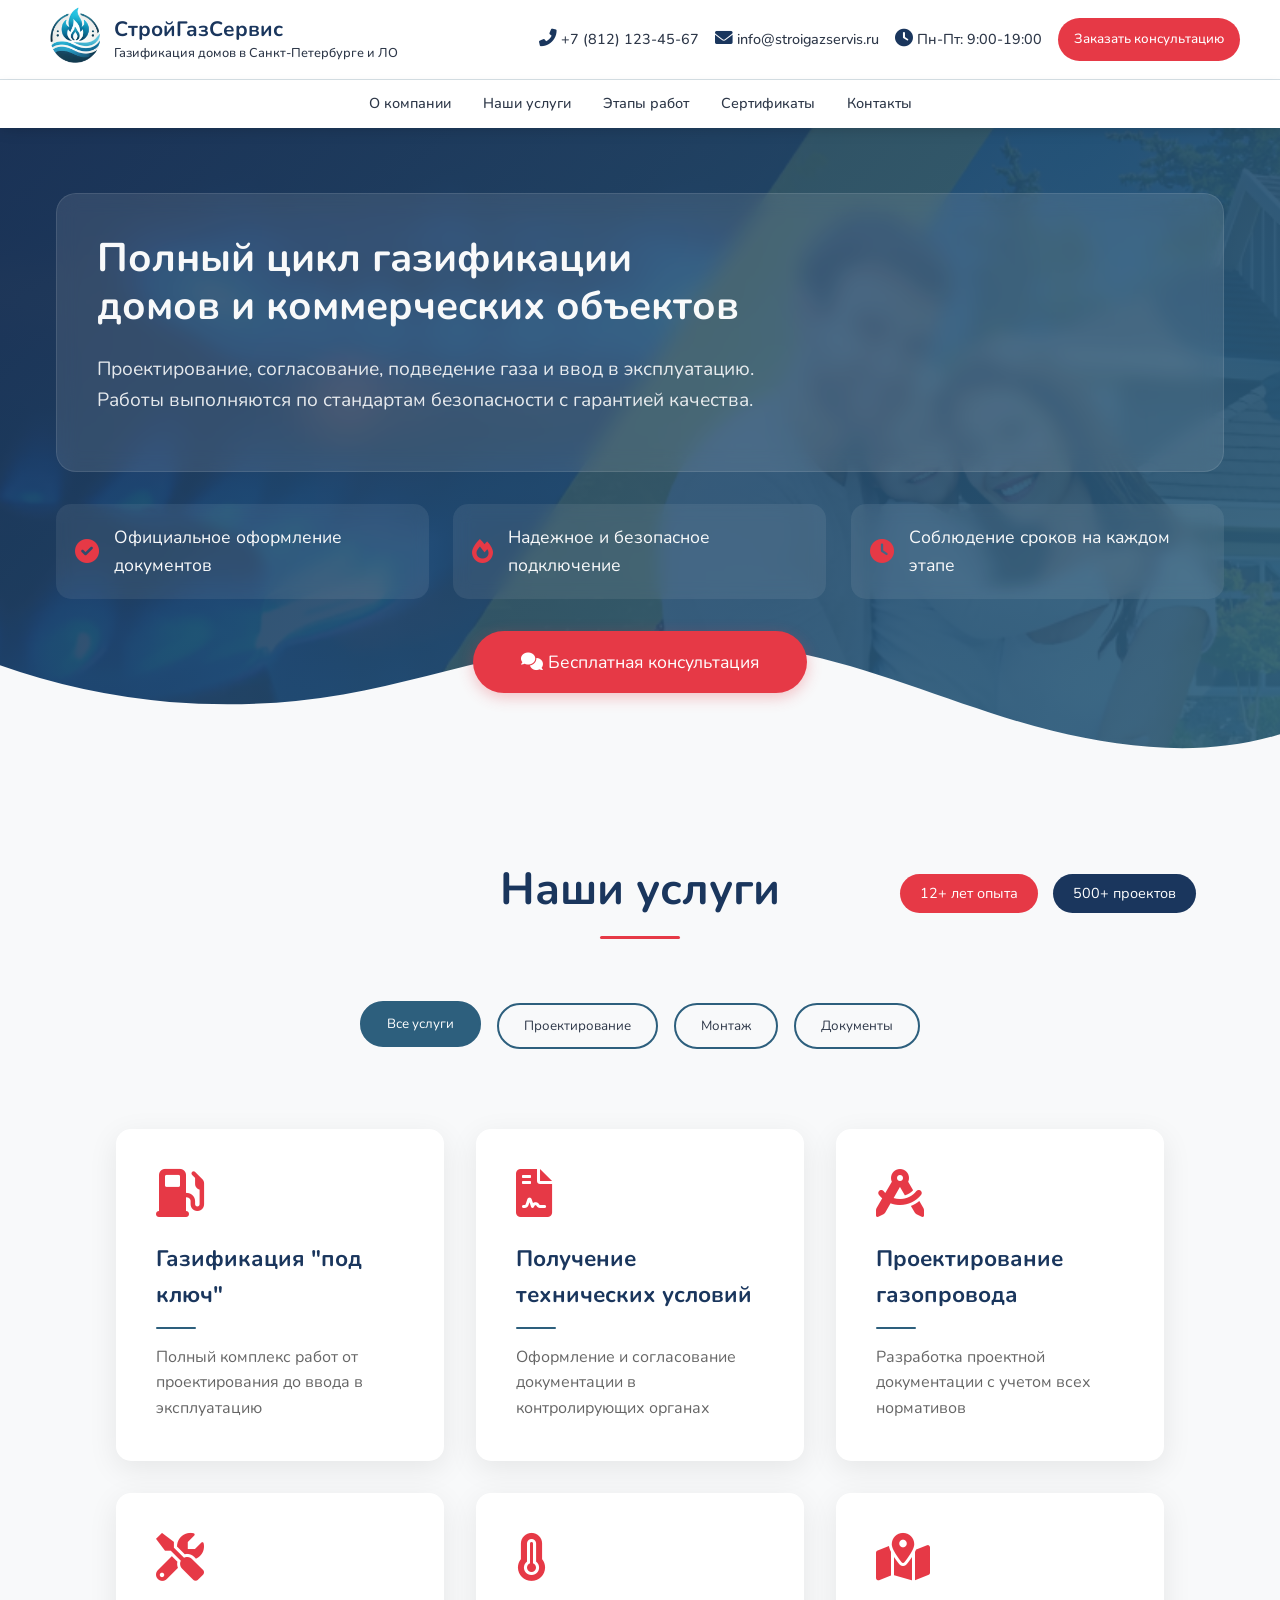
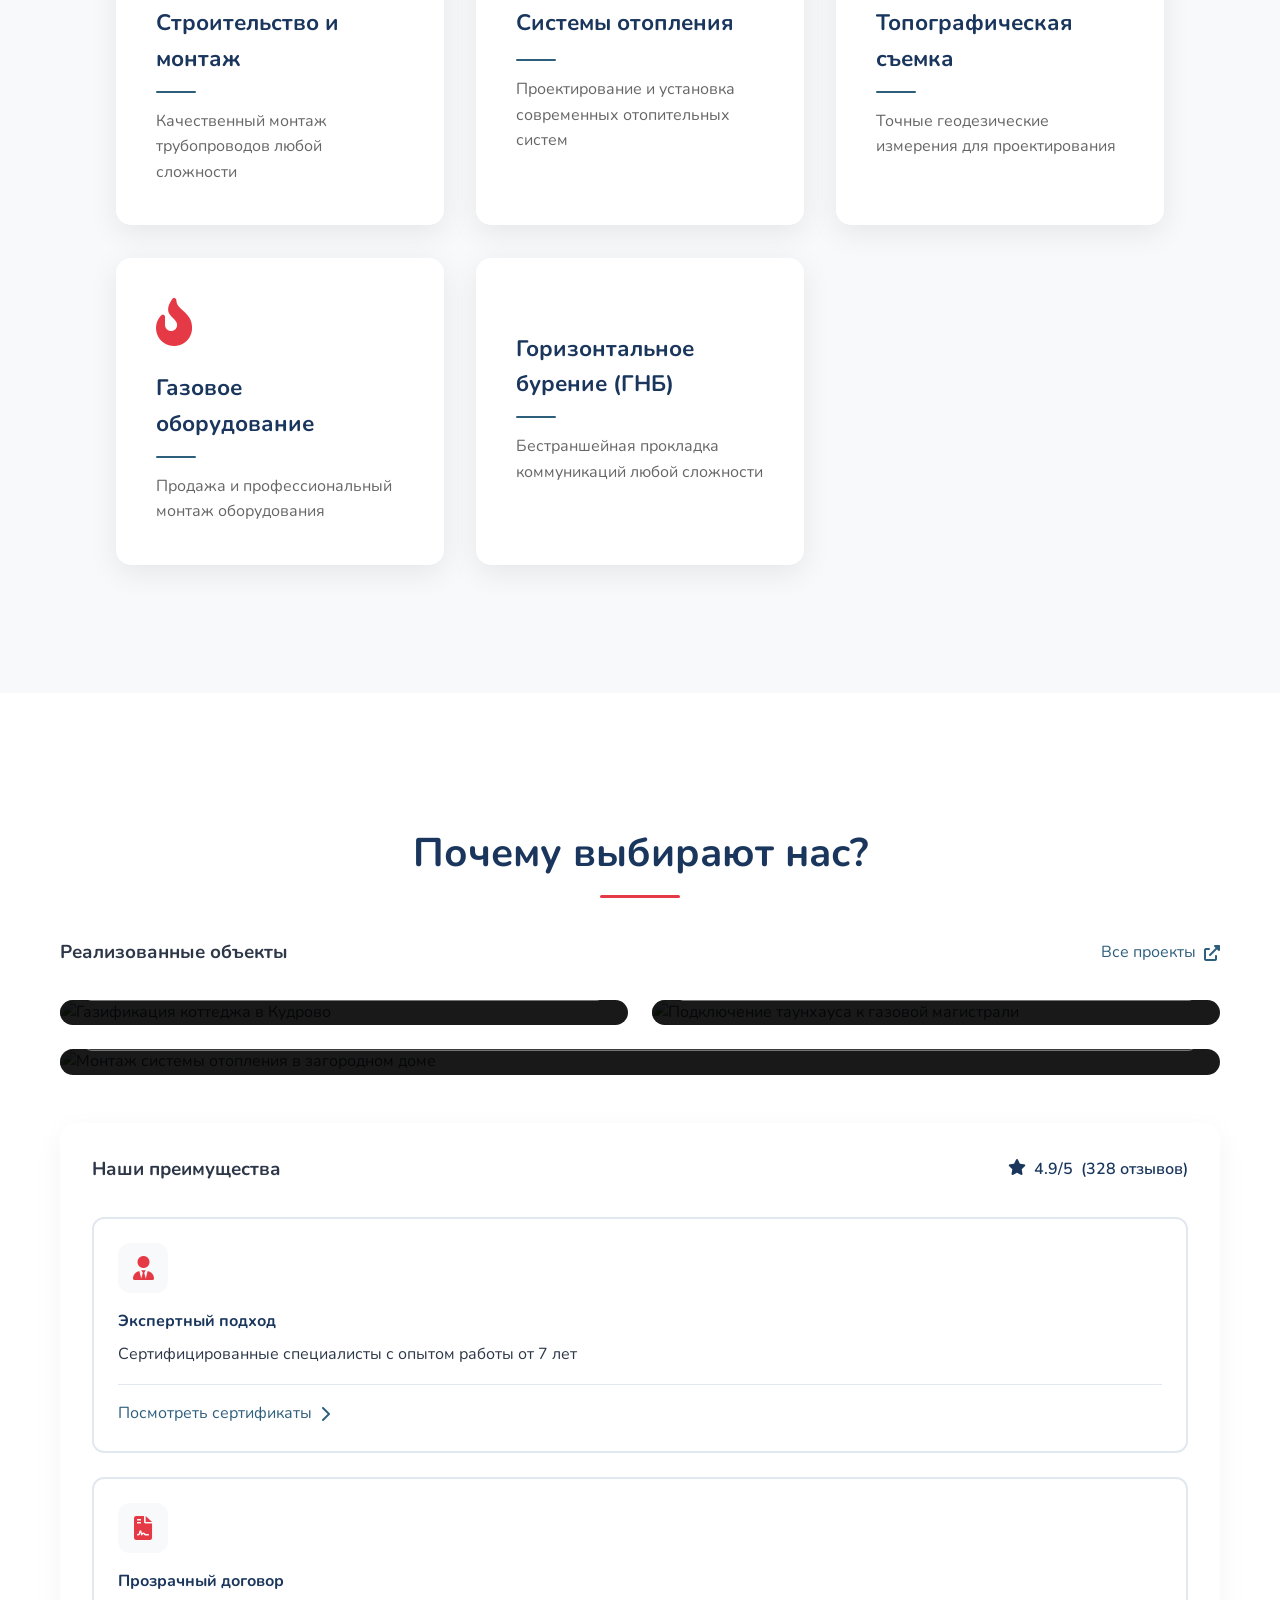
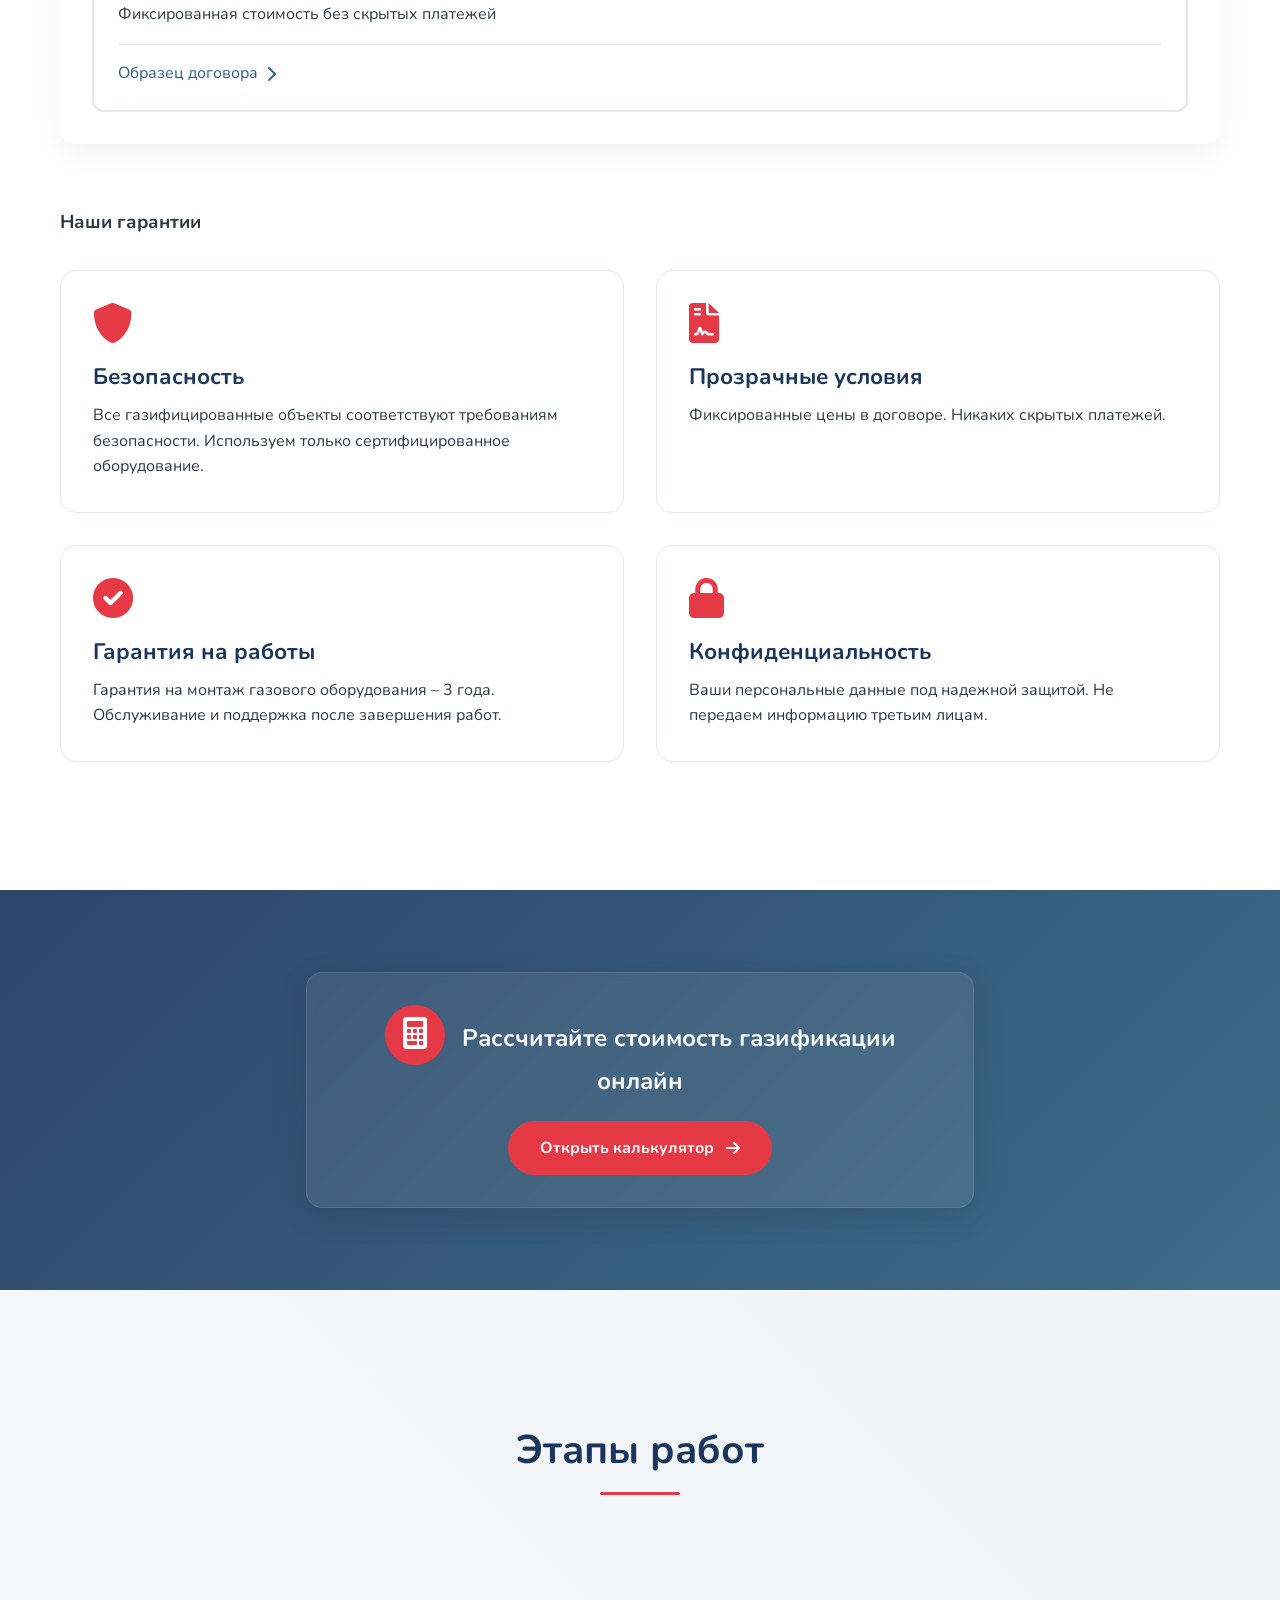
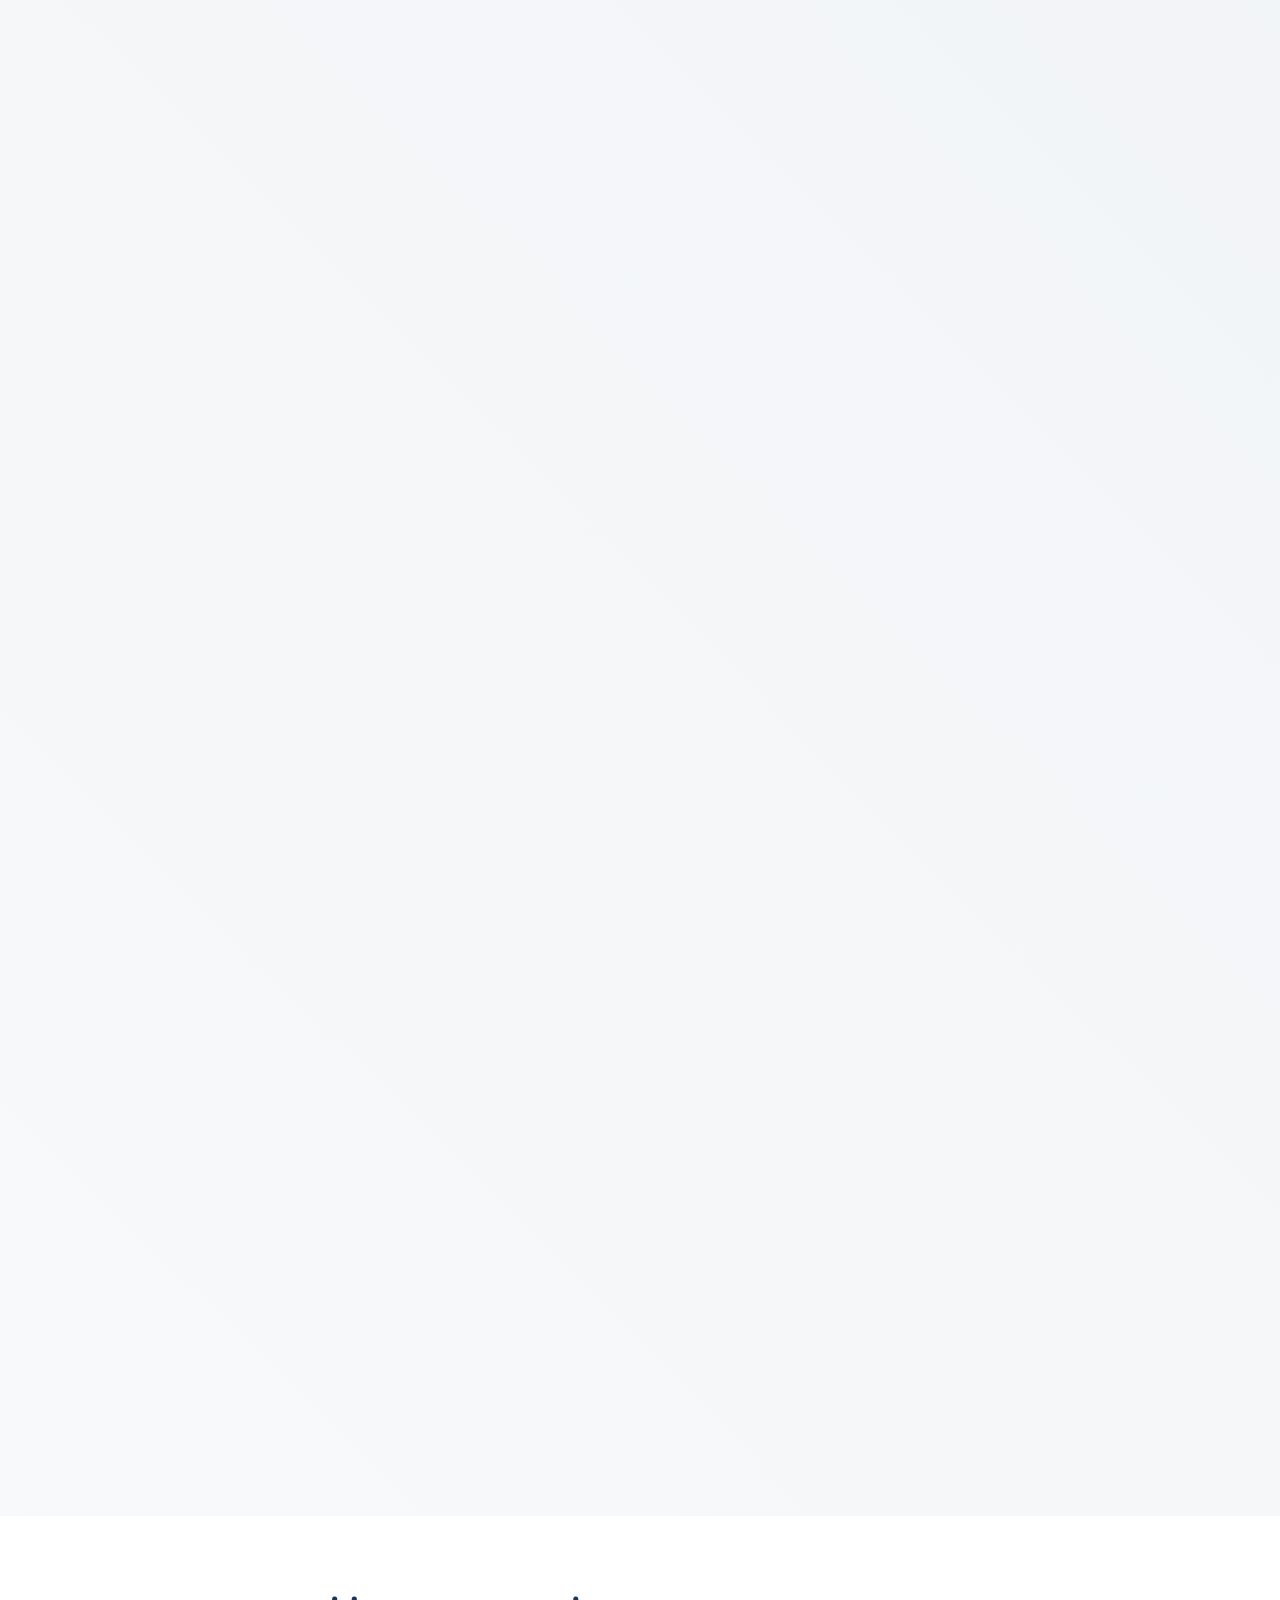
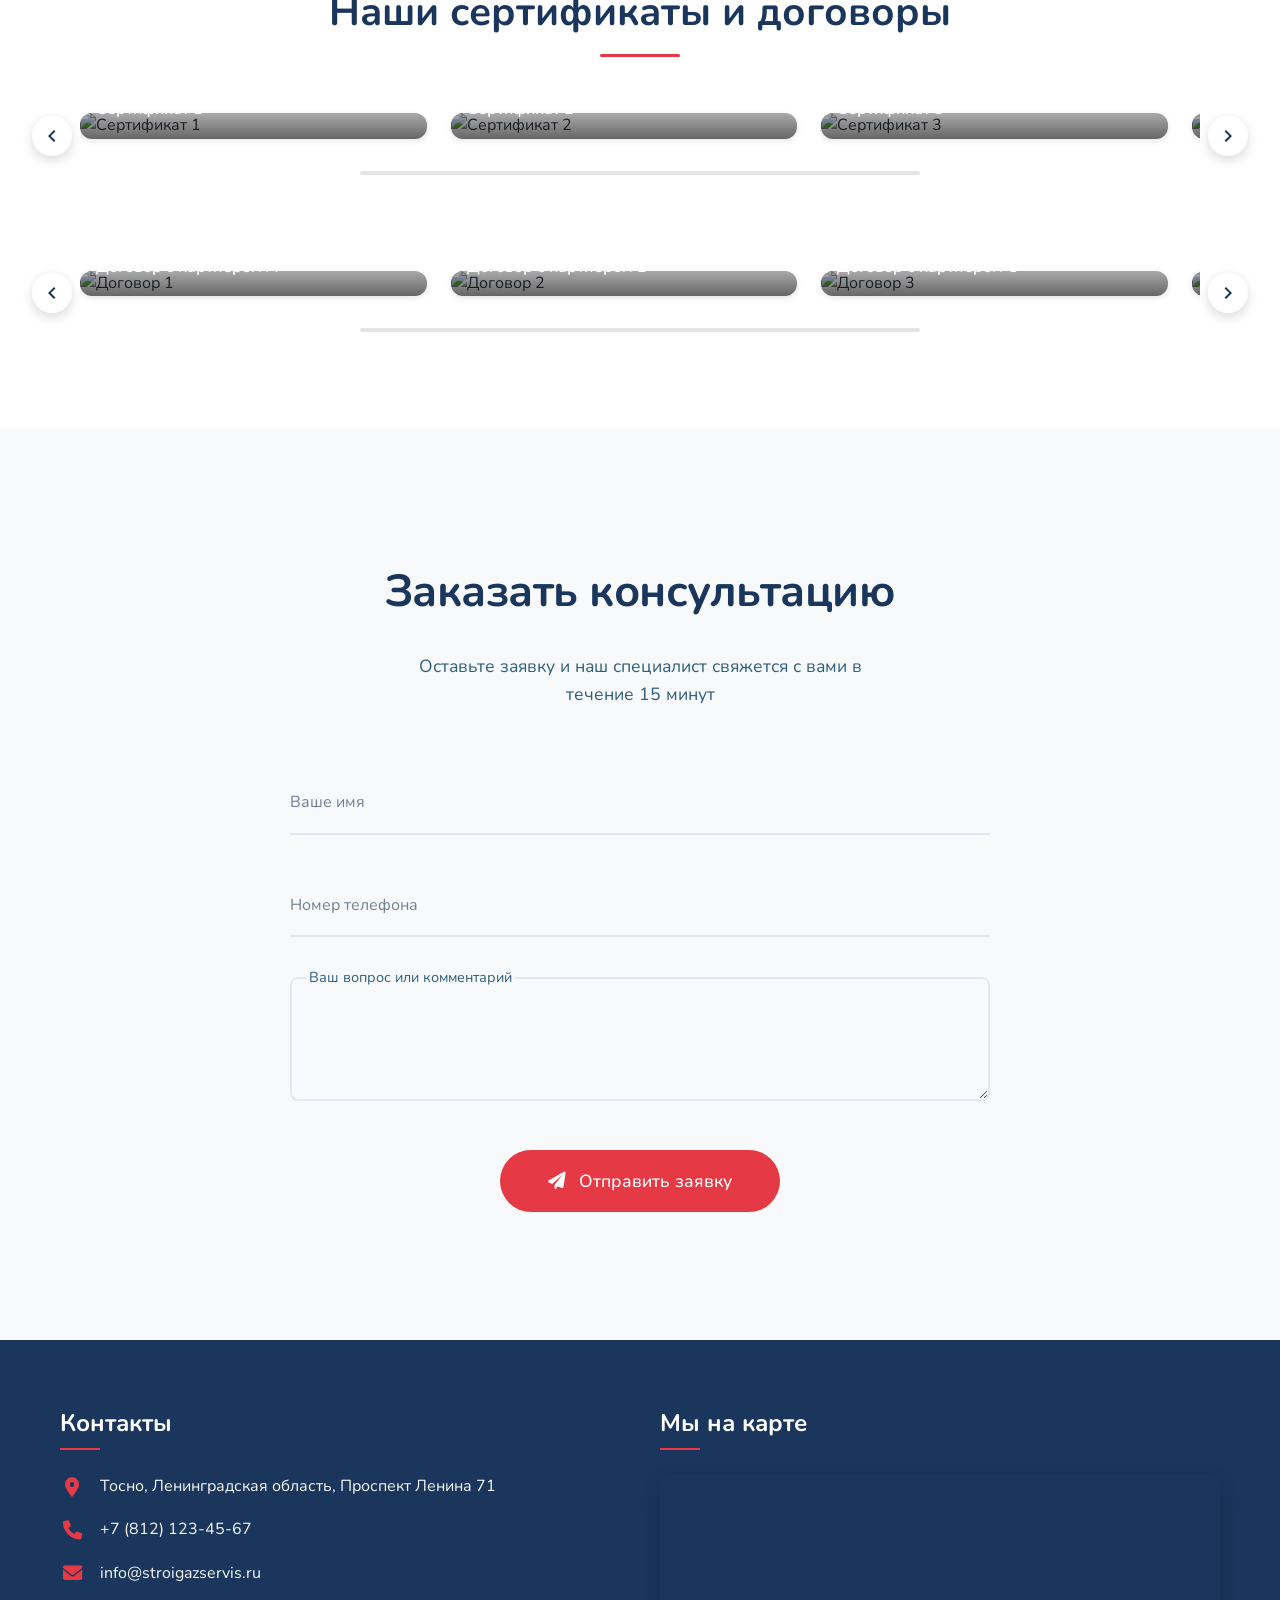
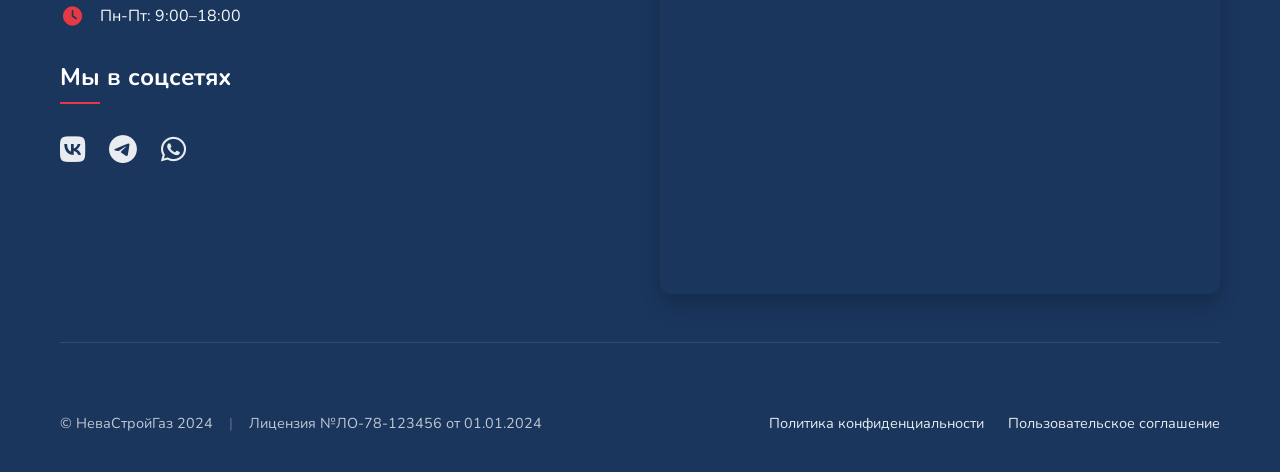
==== commit e2da7486: "апдейт" ====
--- a/index.html
+++ b/index.html
@@ -35,7 +35,7 @@
                     </div>
                     <div class="contact-item">
                         <span><i class="fas fa-envelope"></i> <a
-                                href="mailto:info@nevastroygaz.ru">info@nevastroygaz.ru</a></span>
+                                href="mailto:info@nevastroygaz.ru">info@stroigazservis.ru</a></span>
                     </div>
                     <div class="contact-item">
                         <span><i class="fas fa-clock"></i> Пн-Пт: 9:00-19:00</span>
@@ -651,7 +651,7 @@
                                 </div>
                                 <div class="contact-item-footer">
                                     <i class="fas fa-envelope contact-icon"></i>
-                                    <a href="mailto:info@nevastroygaz.ru">info@nevastroygaz.ru</a>
+                                    <a href="mailto:info@nevastroygaz.ru">info@stroigazservis.ru</a>
                                 </div>
                                 <div class="contact-item-footer">
                                     <i class="fas fa-clock contact-icon"></i>
@@ -733,11 +733,6 @@
         <i class="fas fa-chevron-up"></i>
     </button>
 
-    <div class="warning-message">
-        <p>Сайт на данный момент не работает с устройствами такими как смартфоны, планшеты, ноутбуки с экраном до 13
-            дюймов. Просим вас использовать другие устройства для проверки сайта.</p>
-    </div>
-
     <script src="js/script.js"></script>
 
 </body>
--- a/css/styles.css
+++ b/css/styles.css
@@ -2405,37 +2405,4 @@
     .services-grid {
         grid-template-columns: 1fr;
     }
-}
-
-/* Убрать */
-
-.warning-message {
-    position: fixed;
-    top: 0;
-    left: 0;
-    width: 100%;
-    height: 100%;
-    background-color: #fff;
-    text-align: center;
-    padding: 20px;
-    font-size: 18px;
-    z-index: 1000;
-    display: none;
-    display: flex;
-    justify-content: center;
-    align-items: center;
-    font-size: 24px;
-    color: var(--primary-color);
-    font-weight: 600;
-}
-
-.warning-message p {
-    max-width: 800px;
-    margin: 0 auto;
-}
-
-@media (max-width: 1200px) {
-    body {
-        overflow: hidden;
-    }
 }
